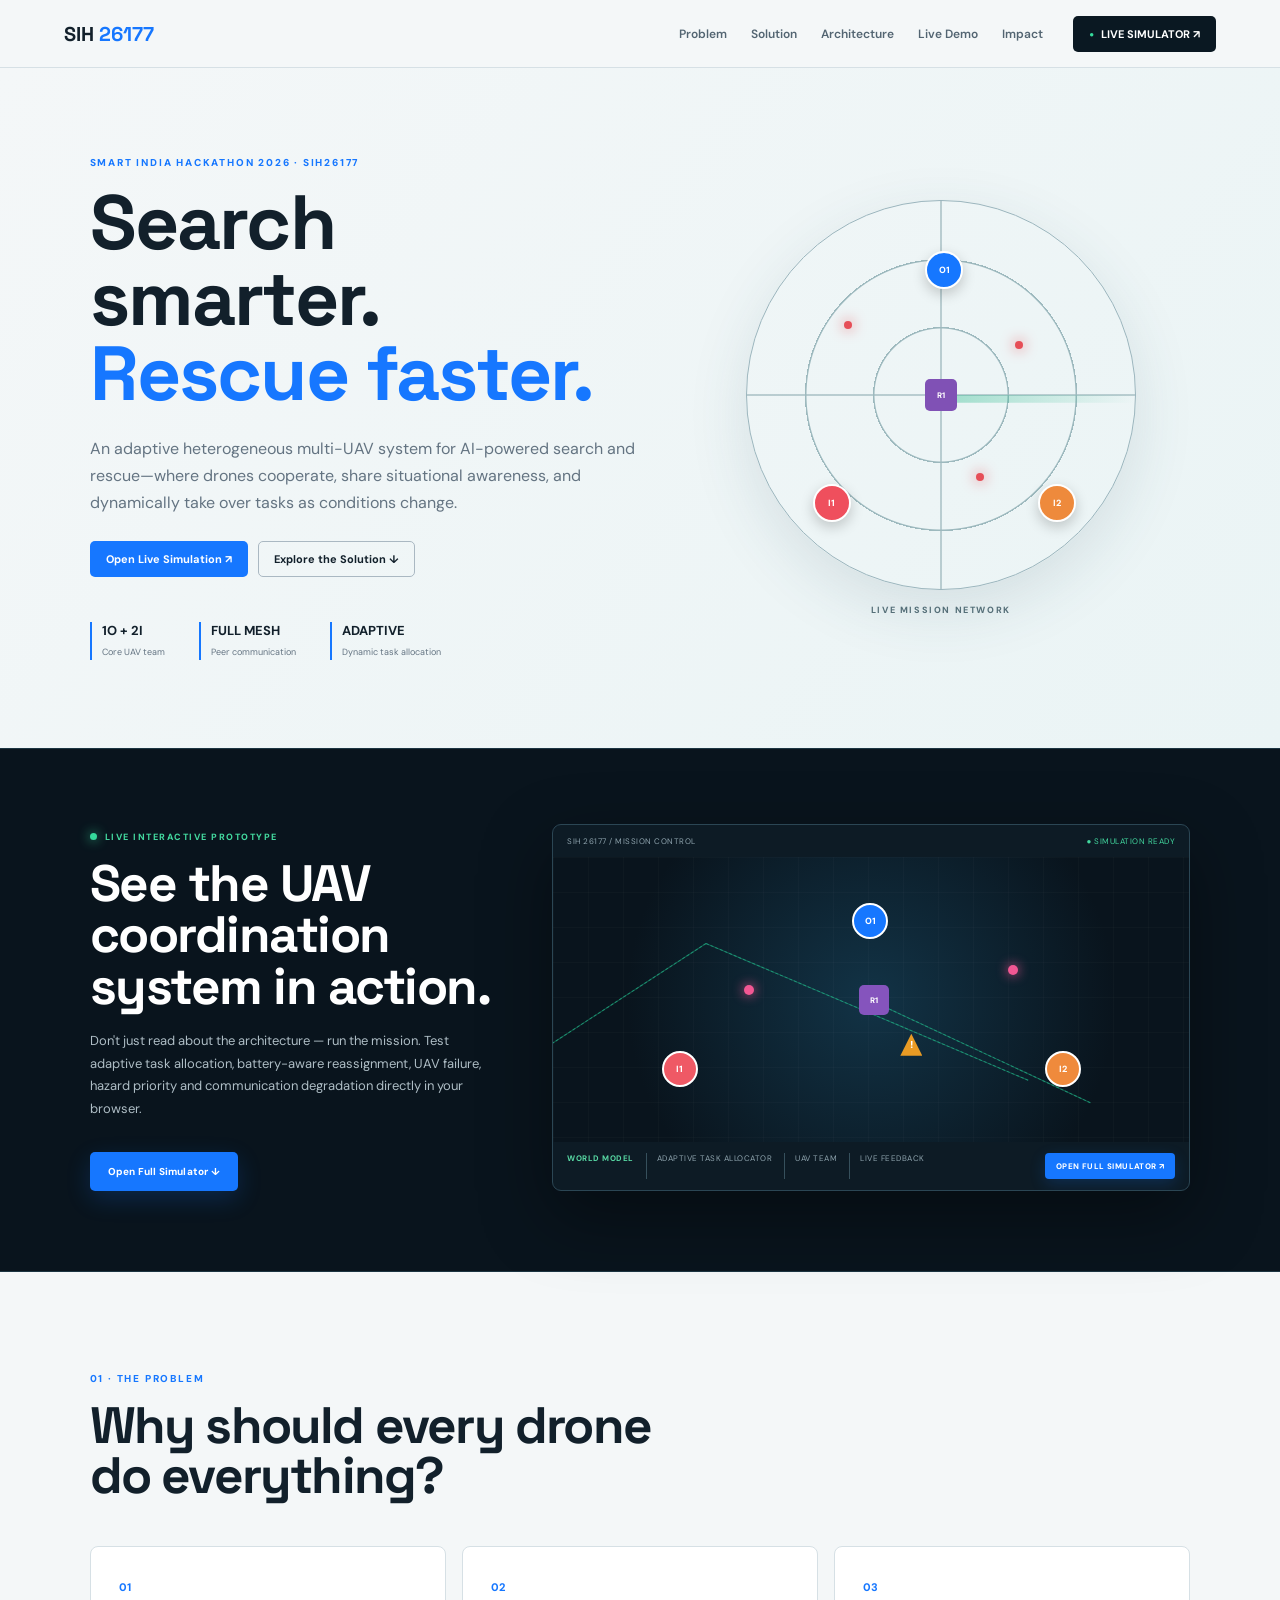
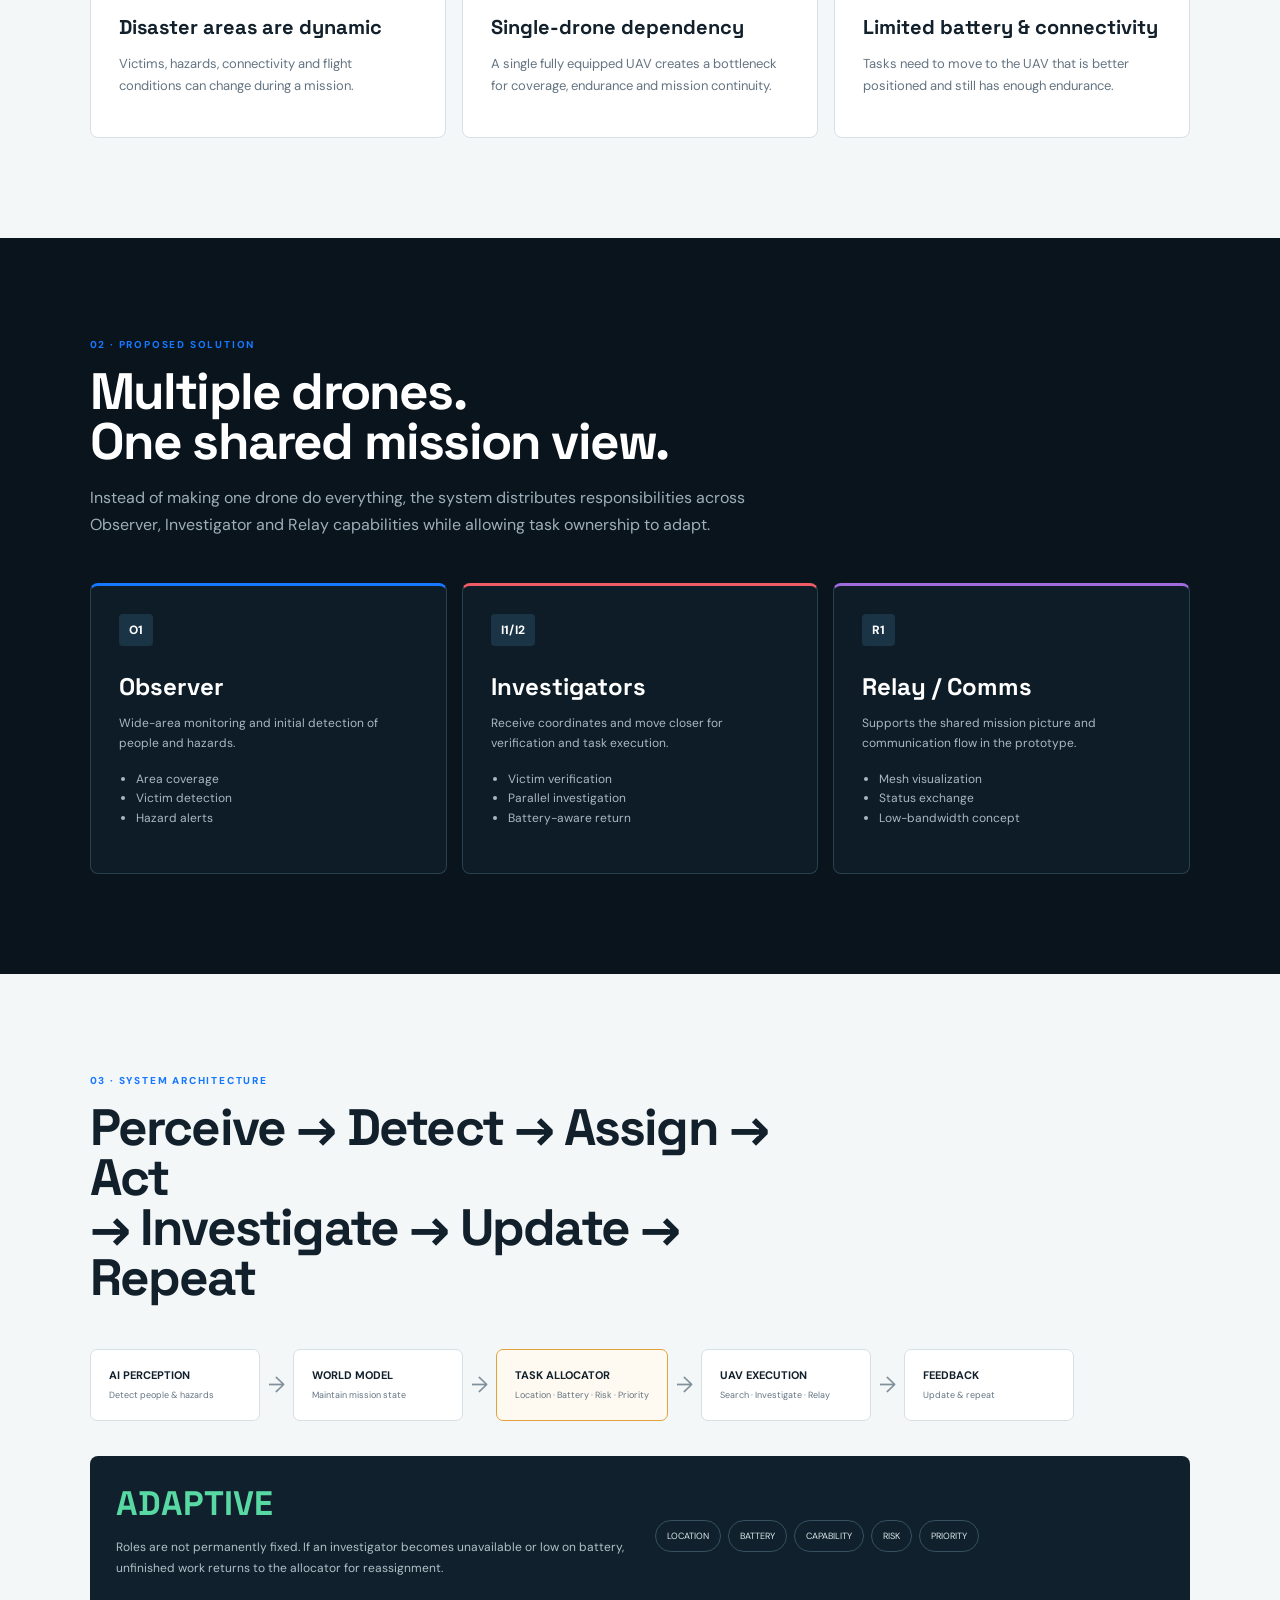
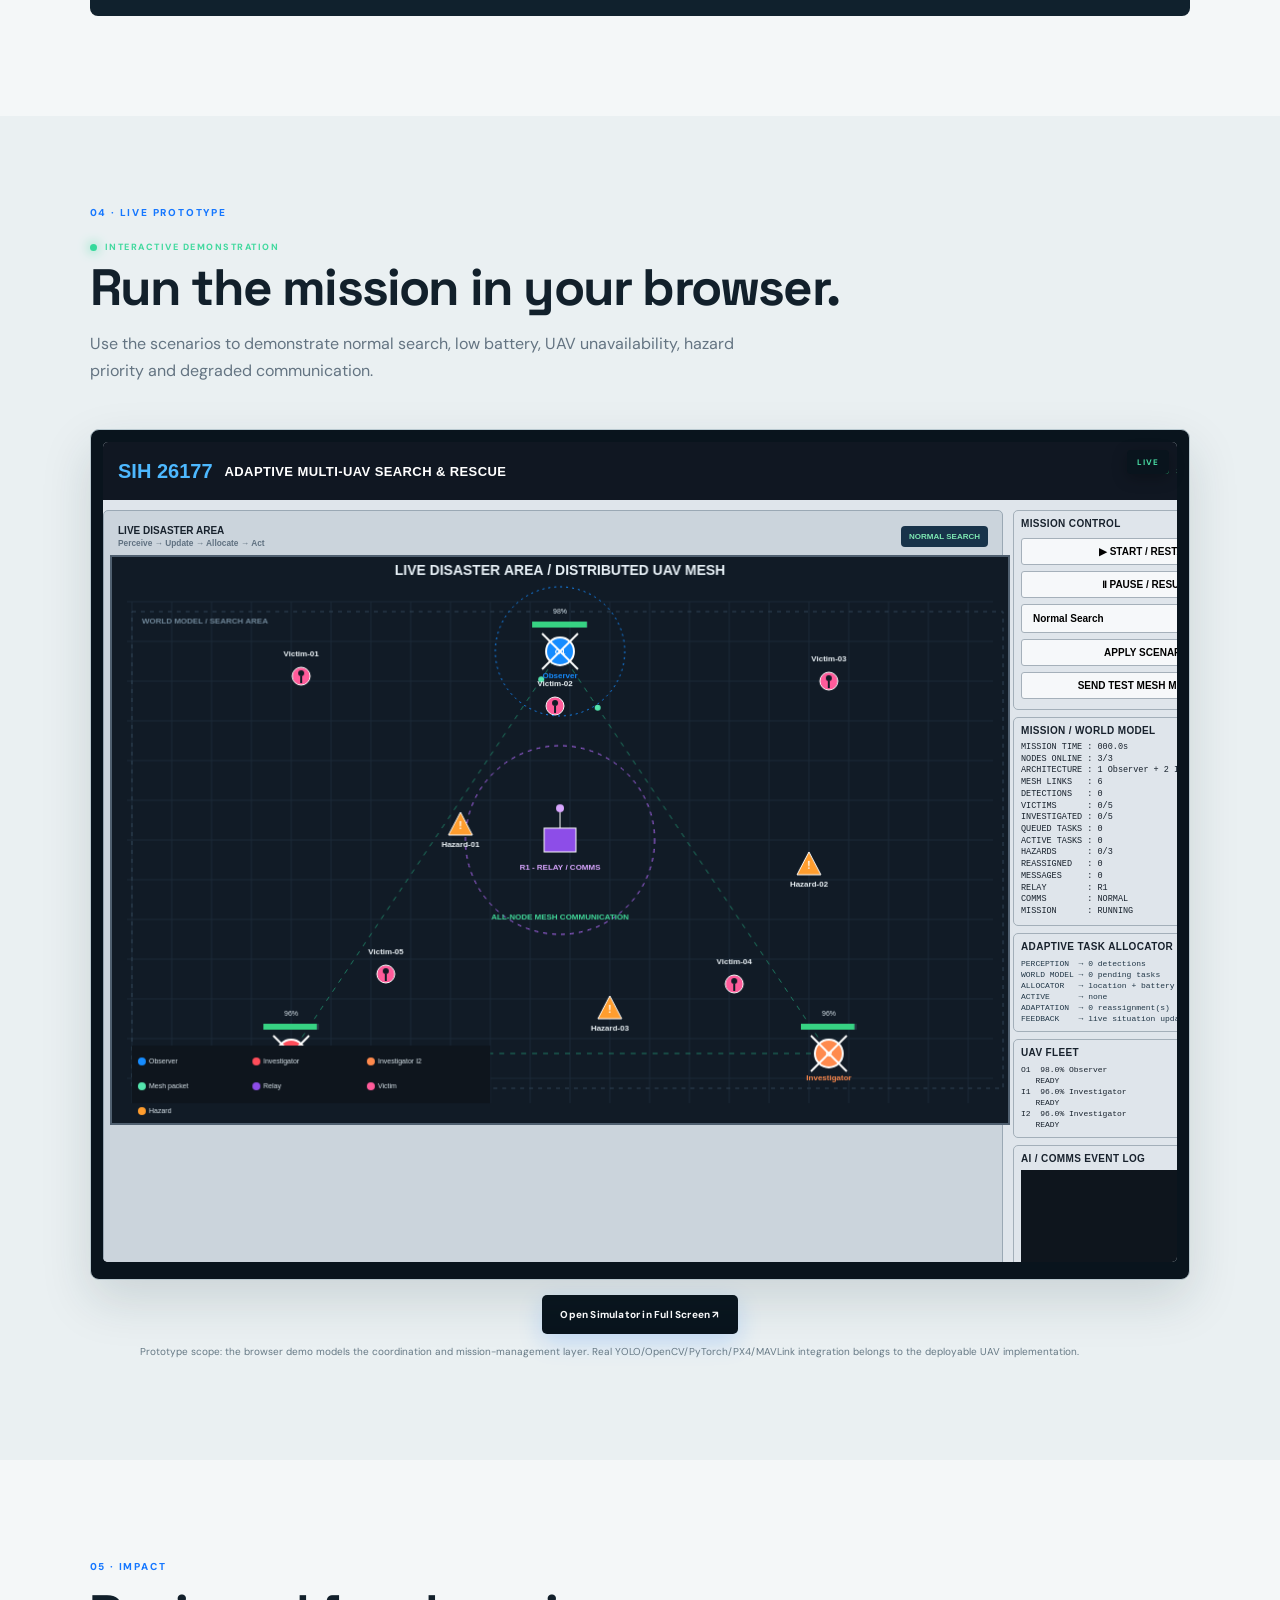
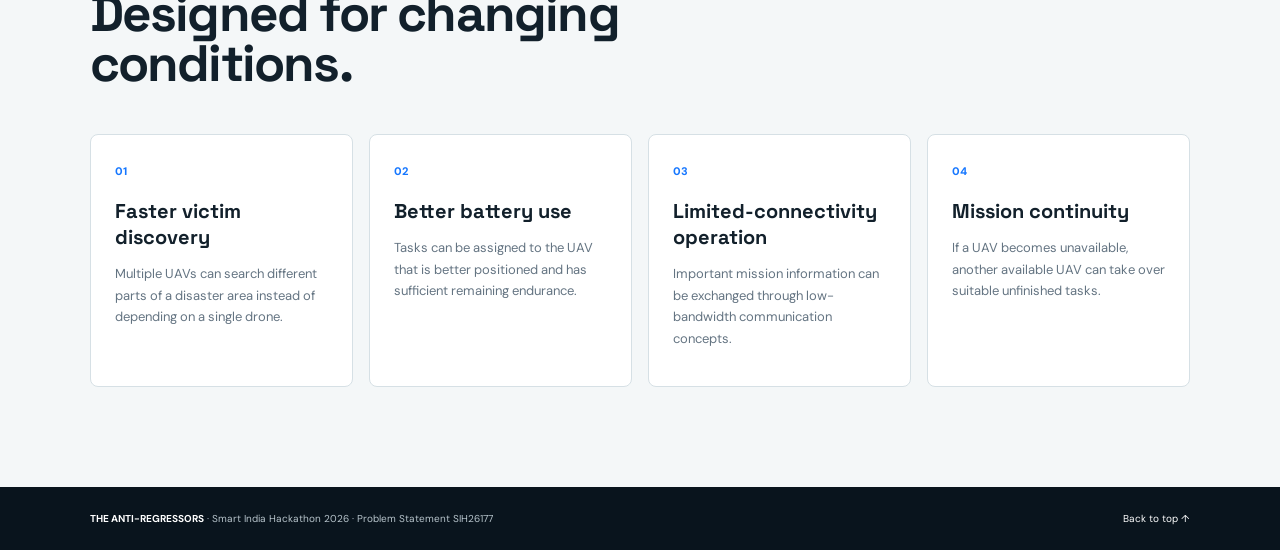
==== index.html @ 1a80b3a5 "Add SIH 26177 website and simulator" ====
<!DOCTYPE html>
<html lang="en">
<head>
<meta charset="UTF-8">
<meta name="viewport" content="width=device-width, initial-scale=1.0">
<title>SIH 26177 | Adaptive Multi-UAV Search & Rescue</title>
<link rel="stylesheet" href="style.css">
</head>
<body>
<nav class="nav">
  <a class="logo" href="#home">SIH <span>26177</span></a>
  <div class="navlinks">
    <a href="#problem">Problem</a>
    <a href="#solution">Solution</a>
    <a href="#architecture">Architecture</a>
    <a href="#demo">Live Demo</a>
    <a href="#impact">Impact</a>
  </div>
  <a class="navbtn nav-live" href="#demo"><span>●</span> LIVE SIMULATOR ↗</a>
</nav>

<section id="home" class="hero">
  <div class="hero-copy">
    <div class="eyebrow">SMART INDIA HACKATHON 2026 · SIH26177</div>
    <h1>Search smarter.<br><em>Rescue faster.</em></h1>
    <p class="lead">An adaptive heterogeneous multi-UAV system for AI-powered search and rescue—where drones cooperate, share situational awareness, and dynamically take over tasks as conditions change.</p>
    <div class="actions">
      <a class="primary" href="simulator/index.html" target="_blank" rel="noopener">Open Live Simulation ↗</a>
      <a class="secondary" href="#solution">Explore the Solution ↓</a>
    </div>
    <div class="stats">
      <div><b>1O + 2I</b><span>Core UAV team</span></div>
      <div><b>FULL MESH</b><span>Peer communication</span></div>
      <div><b>ADAPTIVE</b><span>Dynamic task allocation</span></div>
    </div>
  </div>
  <div class="hero-visual">
    <div class="radar"><div class="sweep"></div><div class="dot d1"></div><div class="dot d2"></div><div class="dot d3"></div><div class="drone observer">O1</div><div class="drone i1">I1</div><div class="drone i2">I2</div><div class="relay">R1</div></div>
    <div class="visual-label">LIVE MISSION NETWORK</div>
  </div>
</section>
<section class="live-band" id="live">
  <div class="live-band-copy">
    <div class="live-badge"><span></span> LIVE INTERACTIVE PROTOTYPE</div>
    <h2>See the UAV coordination system in action.</h2>
    <p>Don't just read about the architecture — run the mission. Test adaptive task allocation, battery-aware reassignment, UAV failure, hazard priority and communication degradation directly in your browser.</p>
    <a class="live-launch" href="#demo">Open Full Simulator ↓</a>
  </div>
  <div class="live-preview">
    <div class="preview-top"><span>SIH 26177 / MISSION CONTROL</span><span>● SIMULATION READY</span></div>
    <div class="preview-map">
      <div class="mini-node n1">O1</div><div class="mini-node n2">I1</div><div class="mini-node n3">I2</div>
      <div class="mini-relay">R1</div>
      <div class="mini-line l1"></div><div class="mini-line l2"></div><div class="mini-line l3"></div>
      <div class="mini-victim v1"></div><div class="mini-victim v2"></div><div class="mini-hazard h1">!</div>
    </div>
    <div class="preview-bottom">
  <b>WORLD MODEL</b><span>ADAPTIVE TASK ALLOCATOR</span><span>UAV TEAM</span><span>LIVE FEEDBACK</span>
  <a class="preview-fullscreen" href="simulator/index.html" target="_blank" rel="noopener">OPEN FULL SIMULATOR ↗</a>
</div>
  </div>
</section>


<section id="problem" class="section">
  <div class="section-head"><div class="eyebrow">01 · THE PROBLEM</div><h2>Why should every drone<br>do everything?</h2></div>
  <div class="problem-grid">
    <article><span>01</span><h3>Disaster areas are dynamic</h3><p>Victims, hazards, connectivity and flight conditions can change during a mission.</p></article>
    <article><span>02</span><h3>Single-drone dependency</h3><p>A single fully equipped UAV creates a bottleneck for coverage, endurance and mission continuity.</p></article>
    <article><span>03</span><h3>Limited battery & connectivity</h3><p>Tasks need to move to the UAV that is better positioned and still has enough endurance.</p></article>
  </div>
</section>

<section id="solution" class="section dark">
  <div class="section-head"><div class="eyebrow">02 · PROPOSED SOLUTION</div><h2>Multiple drones.<br>One shared mission view.</h2><p>Instead of making one drone do everything, the system distributes responsibilities across Observer, Investigator and Relay capabilities while allowing task ownership to adapt.</p></div>
  <div class="role-grid">
    <div class="role observer-card"><div class="role-icon">O1</div><h3>Observer</h3><p>Wide-area monitoring and initial detection of people and hazards.</p><ul><li>Area coverage</li><li>Victim detection</li><li>Hazard alerts</li></ul></div>
    <div class="role investigator-card"><div class="role-icon">I1/I2</div><h3>Investigators</h3><p>Receive coordinates and move closer for verification and task execution.</p><ul><li>Victim verification</li><li>Parallel investigation</li><li>Battery-aware return</li></ul></div>
    <div class="role relay-card"><div class="role-icon">R1</div><h3>Relay / Comms</h3><p>Supports the shared mission picture and communication flow in the prototype.</p><ul><li>Mesh visualization</li><li>Status exchange</li><li>Low-bandwidth concept</li></ul></div>
  </div>
</section>

<section id="architecture" class="section">
  <div class="section-head"><div class="eyebrow">03 · SYSTEM ARCHITECTURE</div><h2>Perceive → Detect → Assign → Act<br>→ Investigate → Update → Repeat</h2></div>
  <div class="flow">
    <div><b>AI PERCEPTION</b><small>Detect people & hazards</small></div><i>→</i>
    <div><b>WORLD MODEL</b><small>Maintain mission state</small></div><i>→</i>
    <div class="accent"><b>TASK ALLOCATOR</b><small>Location · Battery · Risk · Priority</small></div><i>→</i>
    <div><b>UAV EXECUTION</b><small>Search · Investigate · Relay</small></div><i>→</i>
    <div><b>FEEDBACK</b><small>Update & repeat</small></div>
  </div>
  <div class="adaptive">
    <div><div class="big">ADAPTIVE</div><p>Roles are not permanently fixed. If an investigator becomes unavailable or low on battery, unfinished work returns to the allocator for reassignment.</p></div>
    <div class="decision"><span>LOCATION</span><span>BATTERY</span><span>CAPABILITY</span><span>RISK</span><span>PRIORITY</span></div>
  </div>
</section>

<section id="demo" class="section demo-section">
  <div class="section-head"><div class="eyebrow">04 · LIVE PROTOTYPE</div><div class="live-badge dark-badge"><span></span> INTERACTIVE DEMONSTRATION</div><h2>Run the mission in your browser.</h2><p>Use the scenarios to demonstrate normal search, low battery, UAV unavailability, hazard priority and degraded communication.</p></div>
  <div class="demo-wrap">
    <iframe src="simulator/index.html" title="SIH 26177 Live Multi-UAV Simulator"></iframe>
  </div>
  <div class="demo-actions"><a class="live-launch" href="simulator/index.html" target="_blank" rel="noopener">Open Simulator in Full Screen ↗</a></div><div class="demo-note">Prototype scope: the browser demo models the coordination and mission-management layer. Real YOLO/OpenCV/PyTorch/PX4/MAVLink integration belongs to the deployable UAV implementation.</div>
</section>

<section id="impact" class="section">
  <div class="section-head"><div class="eyebrow">05 · IMPACT</div><h2>Designed for changing conditions.</h2></div>
  <div class="impact-grid">
    <div><b>01</b><h3>Faster victim discovery</h3><p>Multiple UAVs can search different parts of a disaster area instead of depending on a single drone.</p></div>
    <div><b>02</b><h3>Better battery use</h3><p>Tasks can be assigned to the UAV that is better positioned and has sufficient remaining endurance.</p></div>
    <div><b>03</b><h3>Limited-connectivity operation</h3><p>Important mission information can be exchanged through low-bandwidth communication concepts.</p></div>
    <div><b>04</b><h3>Mission continuity</h3><p>If a UAV becomes unavailable, another available UAV can take over suitable unfinished tasks.</p></div>
  </div>
</section>

<footer>
  <div><b>THE ANTI-REGRESSORS</b><span> · Smart India Hackathon 2026 · Problem Statement SIH26177</span></div>
  <a href="#home">Back to top ↑</a>
</footer>
</body>
</html>
---- style.css ----
@import url('https://fonts.googleapis.com/css2?family=DM+Sans:wght@400;500;600;700&family=Space+Grotesk:wght@500;600;700&display=swap');
:root{--bg:#f4f7f8;--ink:#12202b;--muted:#647482;--line:#d6e0e5;--blue:#1677ff;--green:#24b77a;--dark:#09141d}
*{box-sizing:border-box;scroll-behavior:smooth}
body{margin:0;background:var(--bg);color:var(--ink);font-family:"DM Sans",Arial,sans-serif}
.nav{position:sticky;top:0;z-index:20;height:68px;background:#f4f7f8ee;backdrop-filter:blur(12px);border-bottom:1px solid var(--line);display:flex;align-items:center;padding:0 5vw;gap:30px}
.logo{font-family:"Space Grotesk";font-size:20px;font-weight:700;color:var(--ink);text-decoration:none}.logo span{color:var(--blue)}
.navlinks{display:flex;gap:24px;margin-left:auto}.navlinks a{font-size:12px;color:#536572;text-decoration:none;font-weight:600}.navlinks a:hover{color:var(--blue)}
.navbtn,.primary{background:var(--ink);color:#fff;text-decoration:none;padding:11px 16px;border-radius:5px;font-size:11px;font-weight:700}
.hero{min-height:680px;padding:80px 7vw;display:grid;grid-template-columns:1.05fr .95fr;align-items:center;gap:50px;background:linear-gradient(130deg,#f4f7f8 0%,#eaf4f5 100%)}
.eyebrow{font-size:10px;letter-spacing:1.8px;font-weight:800;color:var(--blue);margin-bottom:16px}
h1,h2{font-family:"Space Grotesk";letter-spacing:-1.8px;line-height:.98;margin:0}
h1{font-size:clamp(50px,6vw,82px)}h1 em{color:var(--blue);font-style:normal}
.lead{max-width:650px;color:var(--muted);font-size:16px;line-height:1.7;margin:24px 0}
.actions{display:flex;gap:10px;align-items:center}.primary{background:var(--blue)}.secondary{border:1px solid #aab8c2;color:var(--ink);padding:10px 15px;border-radius:5px;text-decoration:none;font-size:11px;font-weight:700}
.stats{display:flex;gap:34px;margin-top:45px}.stats div{border-left:2px solid var(--blue);padding-left:10px}.stats b{display:block;font-size:13px}.stats span{font-size:9px;color:var(--muted)}
.hero-visual{display:flex;flex-direction:column;align-items:center}.radar{width:390px;height:390px;border-radius:50%;position:relative;border:1px solid #9bb5bd;background:radial-gradient(circle,#d9f1ef 0 2px,transparent 3px),repeating-radial-gradient(circle,#0000 0 66px,#9db9be 67px 68px),linear-gradient(90deg,#0000 49.7%,#91aeb4 50%,#0000 50.3%),linear-gradient(0deg,#0000 49.7%,#91aeb4 50%,#0000 50.3%);overflow:hidden;box-shadow:0 20px 60px #31586720}.sweep{position:absolute;width:50%;height:50%;left:50%;top:50%;transform-origin:0 0;background:linear-gradient(90deg,#27b98a66,#27b98a00);clip-path:polygon(0 0,100% 0,100% 4%,0 4%);animation:sweep 3s linear infinite}@keyframes sweep{to{transform:rotate(360deg)}}.dot{position:absolute;width:8px;height:8px;border-radius:50%;background:#e64e57;box-shadow:0 0 14px #e64e57}.d1{left:25%;top:31%}.d2{left:69%;top:36%}.d3{left:59%;top:70%}.drone{position:absolute;width:38px;height:38px;border-radius:50%;display:grid;place-items:center;color:#fff;font-size:9px;font-weight:800;border:2px solid #fff;box-shadow:0 5px 14px #0003}.observer{left:46%;top:13%;background:var(--blue)}.i1{left:17%;top:73%;background:#ef4f5d}.i2{left:75%;top:73%;background:#ee8a3c}.relay{position:absolute;left:46%;top:46%;width:32px;height:32px;border-radius:5px;background:#8051b5;color:#fff;display:grid;place-items:center;font-size:8px;font-weight:800}.visual-label{margin-top:14px;font-size:9px;letter-spacing:1.6px;color:#58717a;font-weight:800}
.section{padding:100px 7vw}.section.dark{background:var(--dark);color:#fff}.section-head{max-width:760px;margin-bottom:45px}.section-head h2{font-size:clamp(36px,4vw,58px)}.section-head p{color:var(--muted);line-height:1.7;max-width:700px}.dark .section-head p{color:#9eafb9}
.problem-grid,.impact-grid{display:grid;grid-template-columns:repeat(3,1fr);gap:16px}.problem-grid article,.impact-grid>div{background:#fff;border:1px solid var(--line);padding:28px;border-radius:8px}.problem-grid span,.impact-grid b{color:var(--blue);font-size:11px;font-weight:800}.problem-grid h3,.impact-grid h3{font-family:"Space Grotesk";margin:18px 0 10px;font-size:20px}.problem-grid p,.impact-grid p{color:var(--muted);line-height:1.65;font-size:13px}
.role-grid{display:grid;grid-template-columns:repeat(3,1fr);gap:15px}.role{border:1px solid #29404f;border-radius:8px;padding:28px;background:#0d1c27}.role-icon{font-size:12px;font-weight:800;color:#fff;background:#1a3445;display:inline-flex;padding:8px 10px;border-radius:4px}.role h3{font-family:"Space Grotesk";font-size:24px;margin:25px 0 8px}.role p,.role li{color:#aab8c0;font-size:12px;line-height:1.65}.role ul{padding-left:17px}.observer-card{border-top:3px solid var(--blue)}.investigator-card{border-top:3px solid #ef5b66}.relay-card{border-top:3px solid #a06bdd}
.flow{display:flex;align-items:stretch;gap:8px;overflow-x:auto;padding-bottom:10px}.flow div{min-width:170px;background:#fff;border:1px solid var(--line);border-radius:7px;padding:18px}.flow div.accent{border-color:#e3a23b;background:#fffaf1}.flow b{font-size:11px;display:block}.flow small{display:block;color:var(--muted);font-size:9px;margin-top:7px;line-height:1.5}.flow i{align-self:center;color:#80909a;font-size:22px;font-style:normal}.adaptive{margin-top:25px;background:#10212d;border-radius:8px;color:#fff;padding:26px;display:grid;grid-template-columns:1fr 1fr;gap:30px}.big{font-family:"Space Grotesk";font-size:34px;color:#58d9a4;font-weight:700}.adaptive p{color:#b2c0c8;font-size:12px;line-height:1.7}.decision{display:flex;flex-wrap:wrap;align-content:center;gap:7px}.decision span{border:1px solid #35505e;border-radius:20px;padding:9px 11px;font-size:9px;color:#dce7eb}
.demo-section{background:#eaf0f2}.demo-wrap{background:#09141d;border-radius:9px;padding:10px;box-shadow:0 20px 50px #182d3a25}.demo-wrap iframe{width:100%;height:760px;border:0;border-radius:5px;background:#dfe5eb}.demo-note{font-size:10px;color:#667985;margin-top:10px;line-height:1.6}
.impact-grid{grid-template-columns:repeat(4,1fr)}.impact-grid>div{padding:24px}
footer{background:#09141d;color:#b8c5cc;padding:25px 7vw;display:flex;justify-content:space-between;font-size:10px}footer b{color:#fff}footer a{color:#fff;text-decoration:none}
@media(max-width:900px){.navlinks{display:none}.hero{grid-template-columns:1fr;padding-top:55px}.hero-visual{margin-top:10px}.radar{width:300px;height:300px}.problem-grid,.role-grid,.impact-grid{grid-template-columns:1fr}.adaptive{grid-template-columns:1fr}.main-grid{grid-template-columns:1fr}.demo-wrap iframe{height:900px}.stats{gap:16px}.section{padding:70px 5vw}}


/* --- High-visibility live demo upgrade --- */
.nav-live{background:#0a1822;display:flex;align-items:center;gap:7px}
.nav-live span{color:#35d99b;font-size:8px;animation:blink 1.4s infinite}
@keyframes blink{50%{opacity:.25}}

.live-band{padding:75px 7vw 80px;background:#09141d;color:#fff;display:grid;grid-template-columns:.78fr 1.22fr;gap:55px;align-items:center;border-top:1px solid #1c3542;border-bottom:1px solid #1c3542}
.live-band-copy h2{font-family:"Space Grotesk";font-size:clamp(34px,4vw,54px);line-height:1;letter-spacing:-1.5px;margin:13px 0 18px}
.live-band-copy p{color:#aebdc5;line-height:1.75;font-size:13px;max-width:540px}
.live-badge{display:inline-flex;align-items:center;gap:8px;color:#43d99f;font-size:9px;letter-spacing:1.5px;font-weight:800}
.live-badge span{width:7px;height:7px;border-radius:50%;background:#35d99b;box-shadow:0 0 12px #35d99b;animation:blink 1.4s infinite}
.live-launch{display:inline-block;margin-top:18px;background:#1677ff;color:#fff;text-decoration:none;padding:13px 18px;border-radius:5px;font-size:10px;font-weight:800;letter-spacing:.2px;box-shadow:0 8px 24px #1677ff33}
.live-preview{border:1px solid #2b4654;border-radius:9px;background:#0d1b25;overflow:hidden;box-shadow:0 25px 70px #0006}
.preview-top,.preview-bottom{display:flex;justify-content:space-between;gap:12px;padding:11px 14px;font-size:8px;color:#8fa4ae;letter-spacing:.5px}
.preview-top span:last-child{color:#42d79e}
.preview-map{height:285px;position:relative;background:
linear-gradient(#ffffff05 1px,transparent 1px),
linear-gradient(90deg,#ffffff05 1px,transparent 1px),
radial-gradient(circle at 50% 50%,#123346,#09141d 70%);
background-size:35px 35px,35px 35px,100% 100%;
overflow:hidden}
.mini-line{position:absolute;height:1px;background:#22b98a66;transform-origin:left center;border-top:1px dashed #22b98a99}
.l1{left:24%;top:30%;width:55%;transform:rotate(23deg)}.l2{left:24%;top:30%;width:55%;transform:rotate(147deg)}.l3{left:50%;top:50%;width:38%;transform:rotate(25deg)}
.mini-node{position:absolute;width:36px;height:36px;border-radius:50%;display:grid;place-items:center;color:#fff;font-size:9px;font-weight:800;border:2px solid #fff;z-index:2}
.n1{left:47%;top:16%;background:#1677ff}.n2{left:17%;top:68%;background:#ef5965}.n3{right:17%;top:68%;background:#ef8a3c}
.mini-relay{position:absolute;left:48%;top:45%;width:30px;height:30px;border-radius:5px;background:#8554bd;color:#fff;display:grid;place-items:center;font-size:8px;font-weight:800;z-index:3}
.mini-victim{position:absolute;width:10px;height:10px;border-radius:50%;background:#f25793;box-shadow:0 0 12px #f25793}.v1{left:30%;top:45%}.v2{right:27%;top:38%}
.mini-hazard{position:absolute;right:42%;top:62%;width:22px;height:22px;display:grid;place-items:center;background:#e99b24;clip-path:polygon(50% 0,100% 100%,0 100%);font-size:10px;font-weight:900;color:#fff}
.preview-bottom{justify-content:flex-start;flex-wrap:wrap}.preview-bottom b{color:#58d9a4}.preview-bottom span{color:#8fa4ae;border-left:1px solid #36505c;padding-left:10px}

.demo-section{padding-top:90px}
.demo-wrap{position:relative;padding:12px;border:1px solid #b9c9d0}
.demo-wrap:before{content:"LIVE";position:absolute;top:20px;right:20px;z-index:5;background:#09141d;color:#49dda4;padding:7px 10px;border-radius:4px;font-size:8px;font-weight:800;letter-spacing:1px;box-shadow:0 4px 15px #0004}
.demo-wrap iframe{height:820px}
.dark-badge{margin-bottom:10px}
.demo-actions{text-align:center;margin-top:15px}
.demo-actions .live-launch{margin-top:0;background:#09141d}
.demo-note{max-width:1000px;margin-left:auto;margin-right:auto}

@media(max-width:900px){
 .live-band{grid-template-columns:1fr;padding:65px 5vw}
 .live-preview{margin-top:5px}
 .preview-map{height:240px}
 .demo-wrap iframe{height:900px}
 .nav-live{display:none}
}

.preview-fullscreen{
  margin-left:auto;
  background:#1677ff;
  color:#fff !important;
  text-decoration:none;
  border-radius:4px;
  padding:8px 11px;
  font-size:8px !important;
  font-weight:800 !important;
  letter-spacing:.4px;
  white-space:nowrap;
  box-shadow:0 5px 16px #1677ff33;
}
.preview-fullscreen:hover{background:#2b86ff}
@media(max-width:900px){
  .preview-fullscreen{width:100%;text-align:center;margin-left:0;margin-top:5px}
}
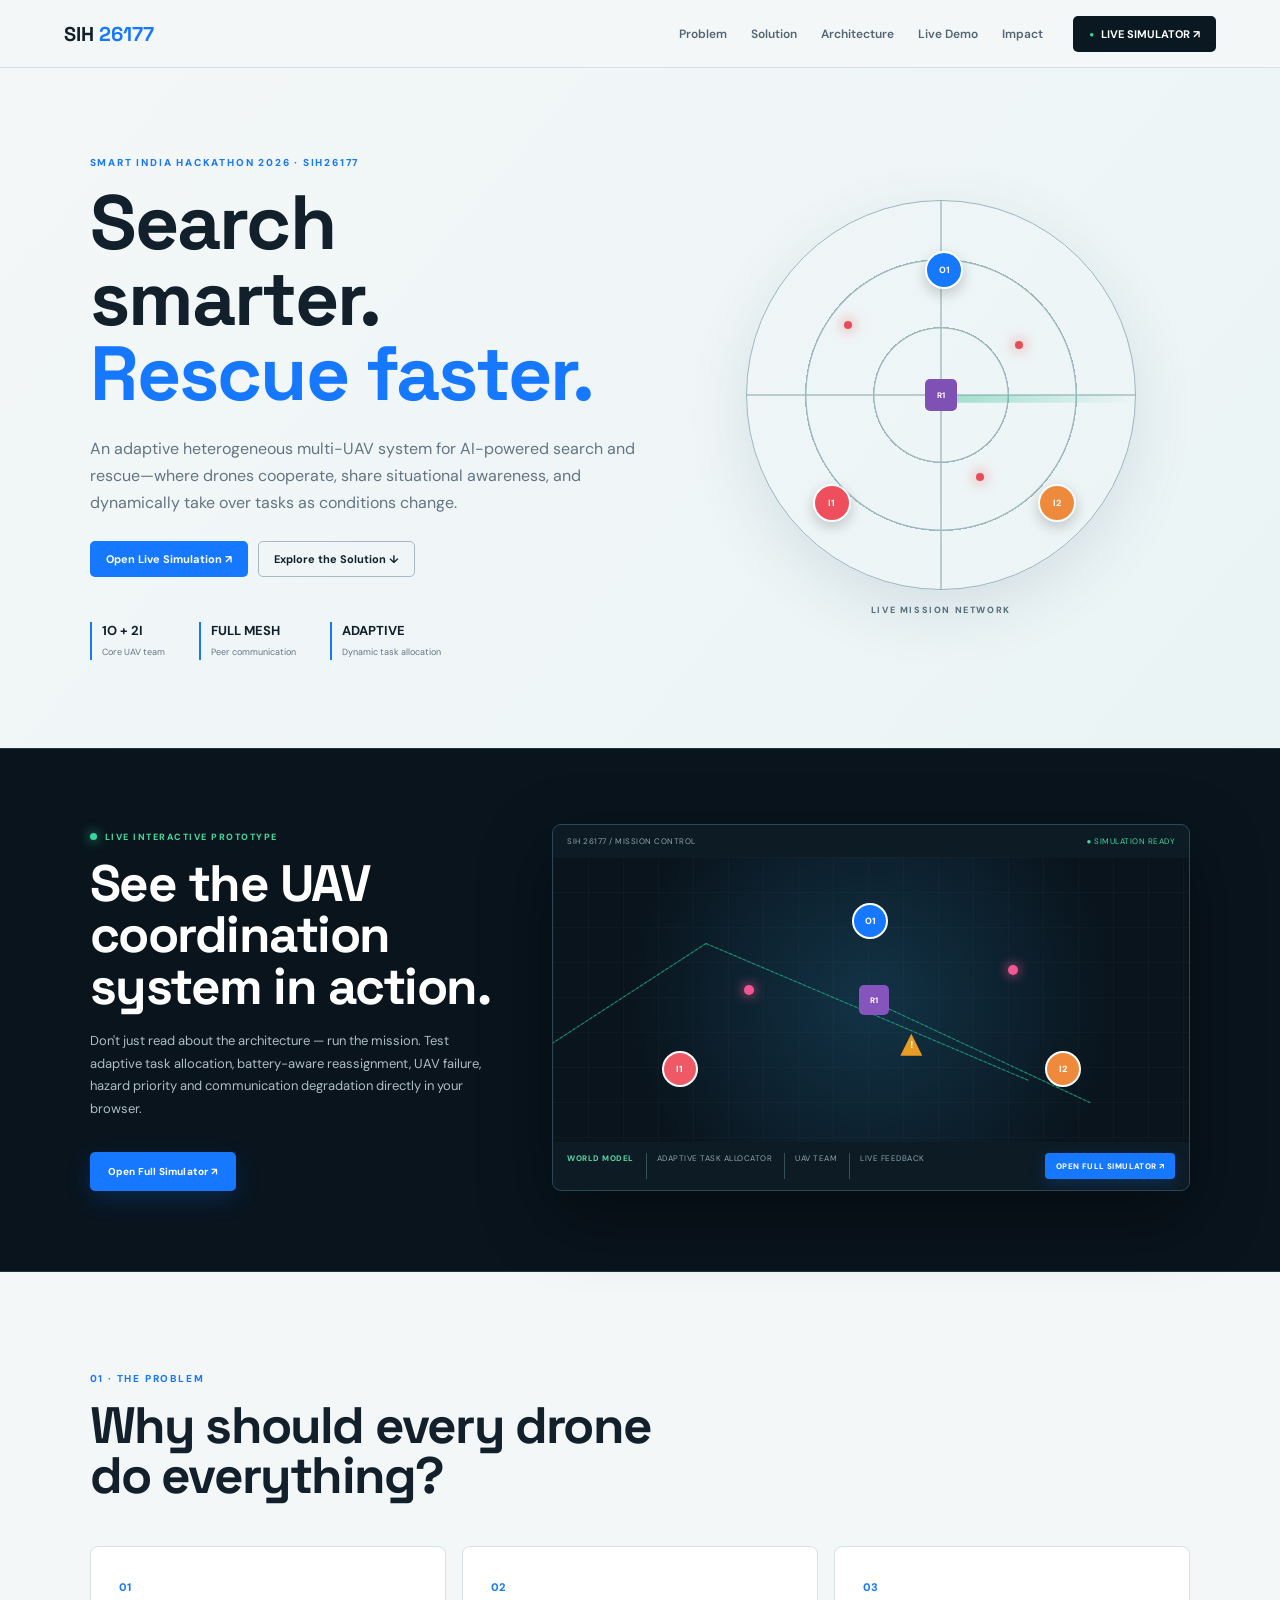
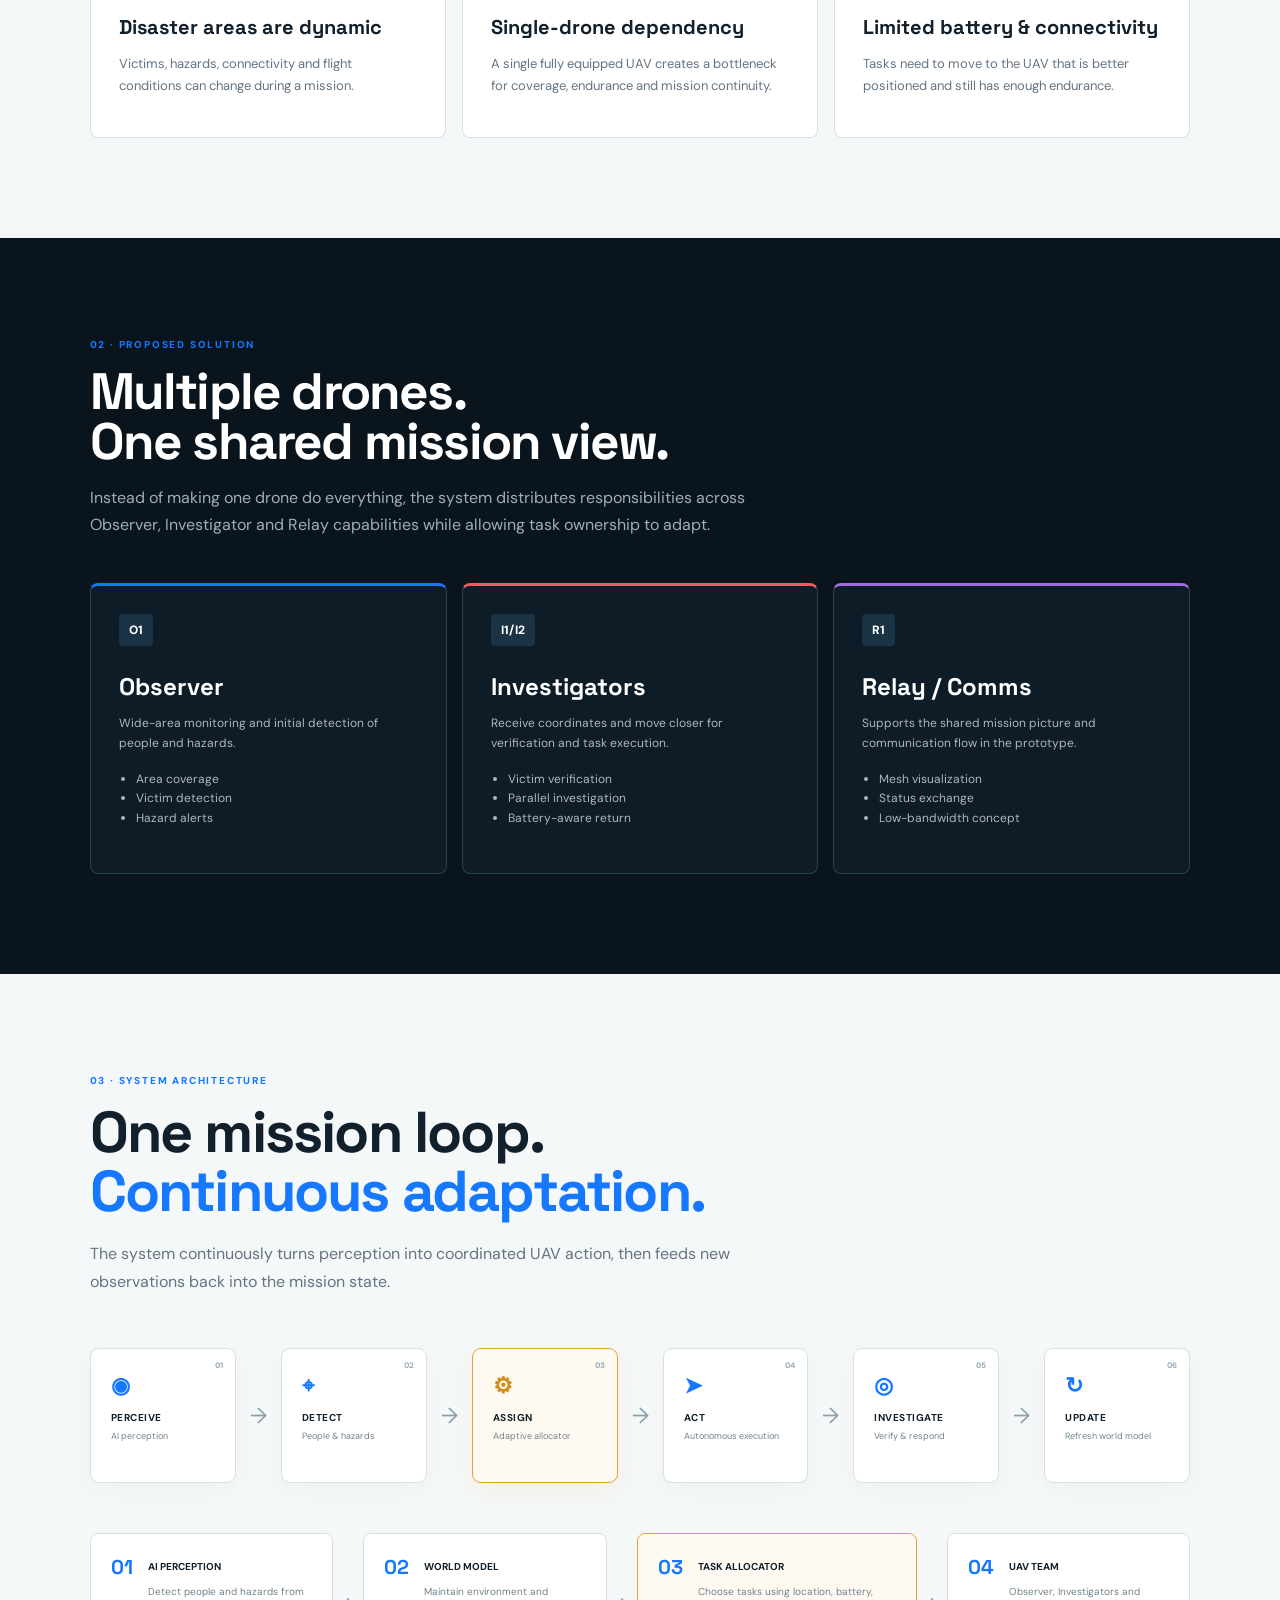
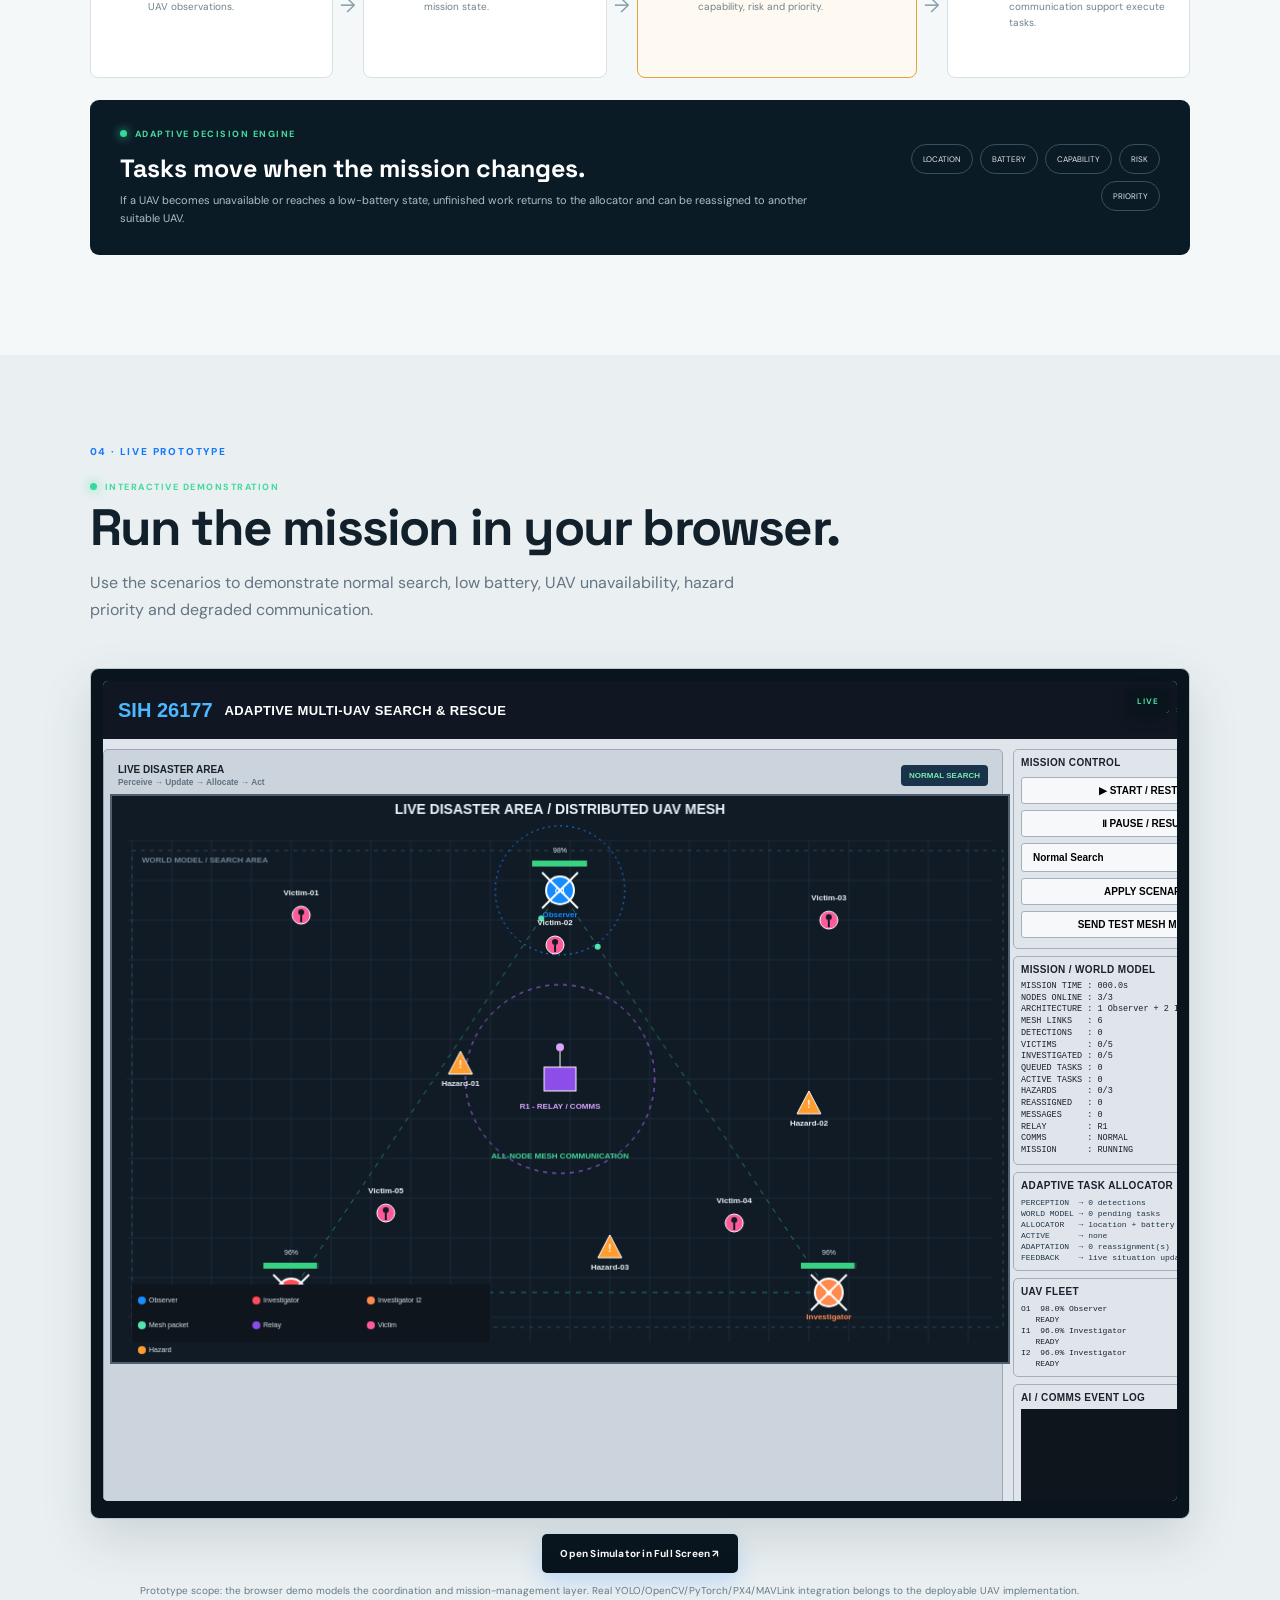
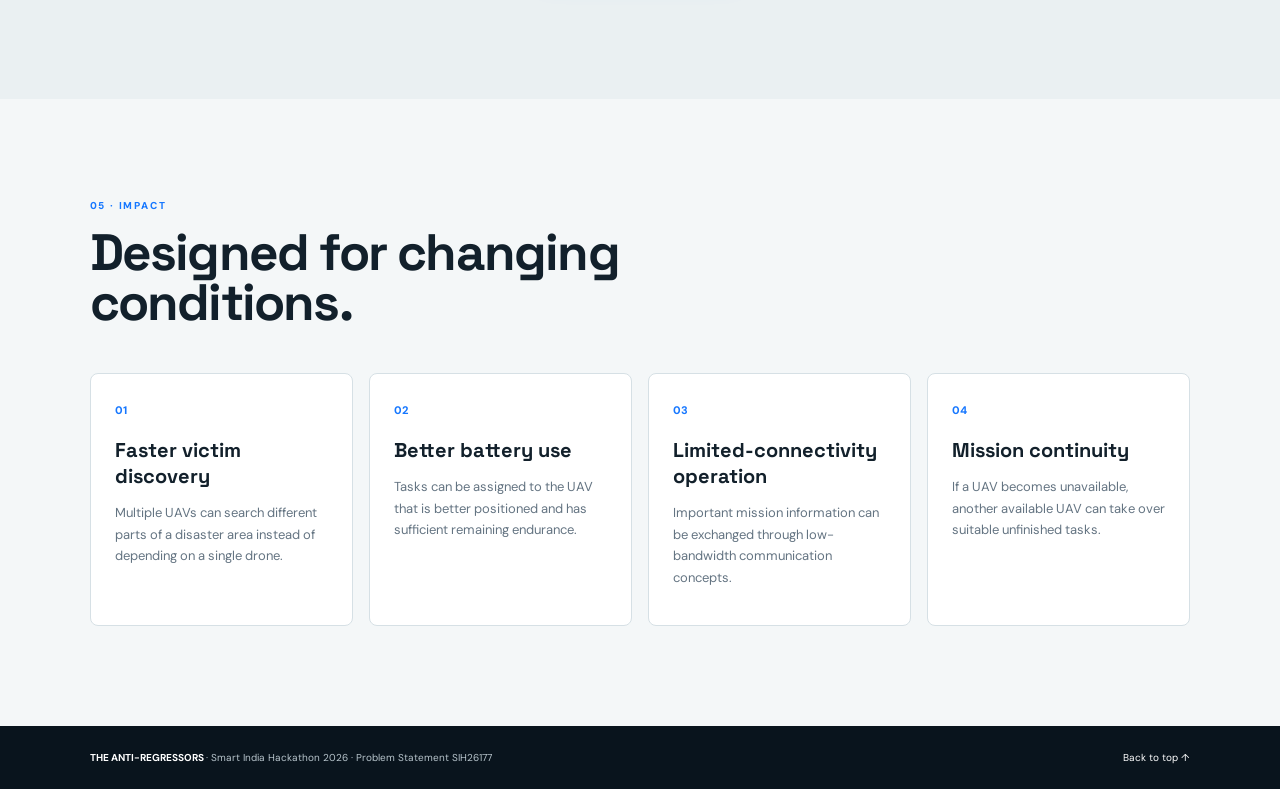
==== commit 3b6d76c2: "Improve website architecture section" ====
--- a/index.html
+++ b/index.html
@@ -3,12 +3,24 @@
 <head>
 <meta charset="UTF-8">
 <meta name="viewport" content="width=device-width, initial-scale=1.0">
+
 <title>SIH 26177 | Adaptive Multi-UAV Search & Rescue</title>
+
 <link rel="stylesheet" href="style.css">
 </head>
+
 <body>
+
+<!-- =====================================================
+     NAVIGATION
+     ===================================================== -->
+
 <nav class="nav">
-  <a class="logo" href="#home">SIH <span>26177</span></a>
+
+  <a class="logo" href="#home">
+    SIH <span>26177</span>
+  </a>
+
   <div class="navlinks">
     <a href="#problem">Problem</a>
     <a href="#solution">Solution</a>
@@ -16,106 +28,819 @@
     <a href="#demo">Live Demo</a>
     <a href="#impact">Impact</a>
   </div>
-  <a class="navbtn nav-live" href="#demo"><span>●</span> LIVE SIMULATOR ↗</a>
+
+  <a class="navbtn nav-live"
+     href="simulator/index.html"
+     target="_blank"
+     rel="noopener">
+    <span>●</span> LIVE SIMULATOR ↗
+  </a>
+
 </nav>
 
+
+<!-- =====================================================
+     HERO
+     ===================================================== -->
+
 <section id="home" class="hero">
+
   <div class="hero-copy">
-    <div class="eyebrow">SMART INDIA HACKATHON 2026 · SIH26177</div>
-    <h1>Search smarter.<br><em>Rescue faster.</em></h1>
-    <p class="lead">An adaptive heterogeneous multi-UAV system for AI-powered search and rescue—where drones cooperate, share situational awareness, and dynamically take over tasks as conditions change.</p>
+
+    <div class="eyebrow">
+      SMART INDIA HACKATHON 2026 · SIH26177
+    </div>
+
+    <h1>
+      Search smarter.<br>
+      <em>Rescue faster.</em>
+    </h1>
+
+    <p class="lead">
+      An adaptive heterogeneous multi-UAV system for AI-powered
+      search and rescue—where drones cooperate, share situational
+      awareness, and dynamically take over tasks as conditions change.
+    </p>
+
     <div class="actions">
-      <a class="primary" href="simulator/index.html" target="_blank" rel="noopener">Open Live Simulation ↗</a>
-      <a class="secondary" href="#solution">Explore the Solution ↓</a>
-    </div>
+
+      <a class="primary"
+         href="simulator/index.html"
+         target="_blank"
+         rel="noopener">
+        Open Live Simulation ↗
+      </a>
+
+      <a class="secondary" href="#solution">
+        Explore the Solution ↓
+      </a>
+
+    </div>
+
     <div class="stats">
-      <div><b>1O + 2I</b><span>Core UAV team</span></div>
-      <div><b>FULL MESH</b><span>Peer communication</span></div>
-      <div><b>ADAPTIVE</b><span>Dynamic task allocation</span></div>
-    </div>
-  </div>
+
+      <div>
+        <b>1O + 2I</b>
+        <span>Core UAV team</span>
+      </div>
+
+      <div>
+        <b>FULL MESH</b>
+        <span>Peer communication</span>
+      </div>
+
+      <div>
+        <b>ADAPTIVE</b>
+        <span>Dynamic task allocation</span>
+      </div>
+
+    </div>
+
+  </div>
+
+
   <div class="hero-visual">
-    <div class="radar"><div class="sweep"></div><div class="dot d1"></div><div class="dot d2"></div><div class="dot d3"></div><div class="drone observer">O1</div><div class="drone i1">I1</div><div class="drone i2">I2</div><div class="relay">R1</div></div>
-    <div class="visual-label">LIVE MISSION NETWORK</div>
-  </div>
+
+    <div class="radar">
+
+      <div class="sweep"></div>
+
+      <div class="dot d1"></div>
+      <div class="dot d2"></div>
+      <div class="dot d3"></div>
+
+      <div class="drone observer">O1</div>
+      <div class="drone i1">I1</div>
+      <div class="drone i2">I2</div>
+
+      <div class="relay">R1</div>
+
+    </div>
+
+    <div class="visual-label">
+      LIVE MISSION NETWORK
+    </div>
+
+  </div>
+
 </section>
+
+
+<!-- =====================================================
+     LIVE PROTOTYPE PREVIEW
+     ===================================================== -->
+
 <section class="live-band" id="live">
+
   <div class="live-band-copy">
-    <div class="live-badge"><span></span> LIVE INTERACTIVE PROTOTYPE</div>
-    <h2>See the UAV coordination system in action.</h2>
-    <p>Don't just read about the architecture — run the mission. Test adaptive task allocation, battery-aware reassignment, UAV failure, hazard priority and communication degradation directly in your browser.</p>
-    <a class="live-launch" href="#demo">Open Full Simulator ↓</a>
-  </div>
+
+    <div class="live-badge">
+      <span></span>
+      LIVE INTERACTIVE PROTOTYPE
+    </div>
+
+    <h2>
+      See the UAV coordination system in action.
+    </h2>
+
+    <p>
+      Don't just read about the architecture — run the mission.
+      Test adaptive task allocation, battery-aware reassignment,
+      UAV failure, hazard priority and communication degradation
+      directly in your browser.
+    </p>
+
+    <a class="live-launch"
+       href="simulator/index.html"
+       target="_blank"
+       rel="noopener">
+      Open Full Simulator ↗
+    </a>
+
+  </div>
+
+
   <div class="live-preview">
-    <div class="preview-top"><span>SIH 26177 / MISSION CONTROL</span><span>● SIMULATION READY</span></div>
+
+    <div class="preview-top">
+      <span>SIH 26177 / MISSION CONTROL</span>
+      <span>● SIMULATION READY</span>
+    </div>
+
     <div class="preview-map">
-      <div class="mini-node n1">O1</div><div class="mini-node n2">I1</div><div class="mini-node n3">I2</div>
+
+      <div class="mini-node n1">O1</div>
+      <div class="mini-node n2">I1</div>
+      <div class="mini-node n3">I2</div>
+
       <div class="mini-relay">R1</div>
-      <div class="mini-line l1"></div><div class="mini-line l2"></div><div class="mini-line l3"></div>
-      <div class="mini-victim v1"></div><div class="mini-victim v2"></div><div class="mini-hazard h1">!</div>
-    </div>
+
+      <div class="mini-line l1"></div>
+      <div class="mini-line l2"></div>
+      <div class="mini-line l3"></div>
+
+      <div class="mini-victim v1"></div>
+      <div class="mini-victim v2"></div>
+
+      <div class="mini-hazard h1">!</div>
+
+    </div>
+
     <div class="preview-bottom">
-  <b>WORLD MODEL</b><span>ADAPTIVE TASK ALLOCATOR</span><span>UAV TEAM</span><span>LIVE FEEDBACK</span>
-  <a class="preview-fullscreen" href="simulator/index.html" target="_blank" rel="noopener">OPEN FULL SIMULATOR ↗</a>
-</div>
-  </div>
+
+      <b>WORLD MODEL</b>
+
+      <span>ADAPTIVE TASK ALLOCATOR</span>
+
+      <span>UAV TEAM</span>
+
+      <span>LIVE FEEDBACK</span>
+
+      <a class="preview-fullscreen"
+         href="simulator/index.html"
+         target="_blank"
+         rel="noopener">
+        OPEN FULL SIMULATOR ↗
+      </a>
+
+    </div>
+
+  </div>
+
 </section>
 
 
+<!-- =====================================================
+     PROBLEM
+     ===================================================== -->
+
 <section id="problem" class="section">
-  <div class="section-head"><div class="eyebrow">01 · THE PROBLEM</div><h2>Why should every drone<br>do everything?</h2></div>
+
+  <div class="section-head">
+
+    <div class="eyebrow">
+      01 · THE PROBLEM
+    </div>
+
+    <h2>
+      Why should every drone<br>
+      do everything?
+    </h2>
+
+  </div>
+
+
   <div class="problem-grid">
-    <article><span>01</span><h3>Disaster areas are dynamic</h3><p>Victims, hazards, connectivity and flight conditions can change during a mission.</p></article>
-    <article><span>02</span><h3>Single-drone dependency</h3><p>A single fully equipped UAV creates a bottleneck for coverage, endurance and mission continuity.</p></article>
-    <article><span>03</span><h3>Limited battery & connectivity</h3><p>Tasks need to move to the UAV that is better positioned and still has enough endurance.</p></article>
-  </div>
+
+    <article>
+      <span>01</span>
+
+      <h3>
+        Disaster areas are dynamic
+      </h3>
+
+      <p>
+        Victims, hazards, connectivity and flight conditions
+        can change during a mission.
+      </p>
+    </article>
+
+
+    <article>
+      <span>02</span>
+
+      <h3>
+        Single-drone dependency
+      </h3>
+
+      <p>
+        A single fully equipped UAV creates a bottleneck for
+        coverage, endurance and mission continuity.
+      </p>
+    </article>
+
+
+    <article>
+      <span>03</span>
+
+      <h3>
+        Limited battery & connectivity
+      </h3>
+
+      <p>
+        Tasks need to move to the UAV that is better positioned
+        and still has enough endurance.
+      </p>
+    </article>
+
+  </div>
+
 </section>
 
+
+<!-- =====================================================
+     SOLUTION
+     ===================================================== -->
+
 <section id="solution" class="section dark">
-  <div class="section-head"><div class="eyebrow">02 · PROPOSED SOLUTION</div><h2>Multiple drones.<br>One shared mission view.</h2><p>Instead of making one drone do everything, the system distributes responsibilities across Observer, Investigator and Relay capabilities while allowing task ownership to adapt.</p></div>
+
+  <div class="section-head">
+
+    <div class="eyebrow">
+      02 · PROPOSED SOLUTION
+    </div>
+
+    <h2>
+      Multiple drones.<br>
+      One shared mission view.
+    </h2>
+
+    <p>
+      Instead of making one drone do everything, the system
+      distributes responsibilities across Observer, Investigator
+      and Relay capabilities while allowing task ownership to adapt.
+    </p>
+
+  </div>
+
+
   <div class="role-grid">
-    <div class="role observer-card"><div class="role-icon">O1</div><h3>Observer</h3><p>Wide-area monitoring and initial detection of people and hazards.</p><ul><li>Area coverage</li><li>Victim detection</li><li>Hazard alerts</li></ul></div>
-    <div class="role investigator-card"><div class="role-icon">I1/I2</div><h3>Investigators</h3><p>Receive coordinates and move closer for verification and task execution.</p><ul><li>Victim verification</li><li>Parallel investigation</li><li>Battery-aware return</li></ul></div>
-    <div class="role relay-card"><div class="role-icon">R1</div><h3>Relay / Comms</h3><p>Supports the shared mission picture and communication flow in the prototype.</p><ul><li>Mesh visualization</li><li>Status exchange</li><li>Low-bandwidth concept</li></ul></div>
-  </div>
+
+    <div class="role observer-card">
+
+      <div class="role-icon">
+        O1
+      </div>
+
+      <h3>
+        Observer
+      </h3>
+
+      <p>
+        Wide-area monitoring and initial detection of people
+        and hazards.
+      </p>
+
+      <ul>
+        <li>Area coverage</li>
+        <li>Victim detection</li>
+        <li>Hazard alerts</li>
+      </ul>
+
+    </div>
+
+
+    <div class="role investigator-card">
+
+      <div class="role-icon">
+        I1/I2
+      </div>
+
+      <h3>
+        Investigators
+      </h3>
+
+      <p>
+        Receive coordinates and move closer for verification
+        and task execution.
+      </p>
+
+      <ul>
+        <li>Victim verification</li>
+        <li>Parallel investigation</li>
+        <li>Battery-aware return</li>
+      </ul>
+
+    </div>
+
+
+    <div class="role relay-card">
+
+      <div class="role-icon">
+        R1
+      </div>
+
+      <h3>
+        Relay / Comms
+      </h3>
+
+      <p>
+        Supports the shared mission picture and communication
+        flow in the prototype.
+      </p>
+
+      <ul>
+        <li>Mesh visualization</li>
+        <li>Status exchange</li>
+        <li>Low-bandwidth concept</li>
+      </ul>
+
+    </div>
+
+  </div>
+
 </section>
 
-<section id="architecture" class="section">
-  <div class="section-head"><div class="eyebrow">03 · SYSTEM ARCHITECTURE</div><h2>Perceive → Detect → Assign → Act<br>→ Investigate → Update → Repeat</h2></div>
-  <div class="flow">
-    <div><b>AI PERCEPTION</b><small>Detect people & hazards</small></div><i>→</i>
-    <div><b>WORLD MODEL</b><small>Maintain mission state</small></div><i>→</i>
-    <div class="accent"><b>TASK ALLOCATOR</b><small>Location · Battery · Risk · Priority</small></div><i>→</i>
-    <div><b>UAV EXECUTION</b><small>Search · Investigate · Relay</small></div><i>→</i>
-    <div><b>FEEDBACK</b><small>Update & repeat</small></div>
-  </div>
-  <div class="adaptive">
-    <div><div class="big">ADAPTIVE</div><p>Roles are not permanently fixed. If an investigator becomes unavailable or low on battery, unfinished work returns to the allocator for reassignment.</p></div>
-    <div class="decision"><span>LOCATION</span><span>BATTERY</span><span>CAPABILITY</span><span>RISK</span><span>PRIORITY</span></div>
-  </div>
+
+<!-- =====================================================
+     SYSTEM ARCHITECTURE
+     ===================================================== -->
+
+<section id="architecture"
+         class="section architecture-section">
+
+  <div class="section-head architecture-head">
+
+    <div class="eyebrow">
+      03 · SYSTEM ARCHITECTURE
+    </div>
+
+    <h2>
+      One mission loop.<br>
+      <span>Continuous adaptation.</span>
+    </h2>
+
+    <p>
+      The system continuously turns perception into coordinated
+      UAV action, then feeds new observations back into the
+      mission state.
+    </p>
+
+  </div>
+
+
+  <!-- MISSION LOOP -->
+
+  <div class="mission-loop">
+
+    <div class="loop-step">
+
+      <span class="step-no">01</span>
+
+      <div class="step-icon">◉</div>
+
+      <b>PERCEIVE</b>
+
+      <small>
+        AI perception
+      </small>
+
+    </div>
+
+
+    <div class="loop-arrow">→</div>
+
+
+    <div class="loop-step">
+
+      <span class="step-no">02</span>
+
+      <div class="step-icon">⌖</div>
+
+      <b>DETECT</b>
+
+      <small>
+        People & hazards
+      </small>
+
+    </div>
+
+
+    <div class="loop-arrow">→</div>
+
+
+    <div class="loop-step active">
+
+      <span class="step-no">03</span>
+
+      <div class="step-icon">⚙</div>
+
+      <b>ASSIGN</b>
+
+      <small>
+        Adaptive allocator
+      </small>
+
+    </div>
+
+
+    <div class="loop-arrow">→</div>
+
+
+    <div class="loop-step">
+
+      <span class="step-no">04</span>
+
+      <div class="step-icon">➤</div>
+
+      <b>ACT</b>
+
+      <small>
+        Autonomous execution
+      </small>
+
+    </div>
+
+
+    <div class="loop-arrow">→</div>
+
+
+    <div class="loop-step">
+
+      <span class="step-no">05</span>
+
+      <div class="step-icon">◎</div>
+
+      <b>INVESTIGATE</b>
+
+      <small>
+        Verify & respond
+      </small>
+
+    </div>
+
+
+    <div class="loop-arrow">→</div>
+
+
+    <div class="loop-step">
+
+      <span class="step-no">06</span>
+
+      <div class="step-icon">↻</div>
+
+      <b>UPDATE</b>
+
+      <small>
+        Refresh world model
+      </small>
+
+    </div>
+
+  </div>
+
+
+  <!-- SYSTEM PIPELINE -->
+
+  <div class="architecture-flow">
+
+    <div class="flow-card">
+
+      <div class="flow-number">
+        01
+      </div>
+
+      <div>
+
+        <b>
+          AI PERCEPTION
+        </b>
+
+        <p>
+          Detect people and hazards from UAV observations.
+        </p>
+
+      </div>
+
+    </div>
+
+
+    <div class="flow-connector">
+      →
+    </div>
+
+
+    <div class="flow-card">
+
+      <div class="flow-number">
+        02
+      </div>
+
+      <div>
+
+        <b>
+          WORLD MODEL
+        </b>
+
+        <p>
+          Maintain environment and mission state.
+        </p>
+
+      </div>
+
+    </div>
+
+
+    <div class="flow-connector">
+      →
+    </div>
+
+
+    <div class="flow-card allocator-card">
+
+      <div class="flow-number">
+        03
+      </div>
+
+      <div>
+
+        <b>
+          TASK ALLOCATOR
+        </b>
+
+        <p>
+          Choose tasks using location, battery,
+          capability, risk and priority.
+        </p>
+
+      </div>
+
+    </div>
+
+
+    <div class="flow-connector">
+      →
+    </div>
+
+
+    <div class="flow-card">
+
+      <div class="flow-number">
+        04
+      </div>
+
+      <div>
+
+        <b>
+          UAV TEAM
+        </b>
+
+        <p>
+          Observer, Investigators and communication
+          support execute tasks.
+        </p>
+
+      </div>
+
+    </div>
+
+  </div>
+
+
+  <!-- ADAPTIVE DECISION ENGINE -->
+
+  <div class="adaptive-panel">
+
+    <div class="adaptive-copy">
+
+      <div class="adaptive-label">
+
+        <span></span>
+
+        ADAPTIVE DECISION ENGINE
+
+      </div>
+
+      <h3>
+        Tasks move when the mission changes.
+      </h3>
+
+      <p>
+        If a UAV becomes unavailable or reaches a low-battery
+        state, unfinished work returns to the allocator and
+        can be reassigned to another suitable UAV.
+      </p>
+
+    </div>
+
+
+    <div class="decision-factors">
+
+      <span>LOCATION</span>
+      <span>BATTERY</span>
+      <span>CAPABILITY</span>
+      <span>RISK</span>
+      <span>PRIORITY</span>
+
+    </div>
+
+  </div>
+
 </section>
 
-<section id="demo" class="section demo-section">
-  <div class="section-head"><div class="eyebrow">04 · LIVE PROTOTYPE</div><div class="live-badge dark-badge"><span></span> INTERACTIVE DEMONSTRATION</div><h2>Run the mission in your browser.</h2><p>Use the scenarios to demonstrate normal search, low battery, UAV unavailability, hazard priority and degraded communication.</p></div>
+
+<!-- =====================================================
+     LIVE DEMO
+     ===================================================== -->
+
+<section id="demo"
+         class="section demo-section">
+
+  <div class="section-head">
+
+    <div class="eyebrow">
+      04 · LIVE PROTOTYPE
+    </div>
+
+    <div class="live-badge dark-badge">
+
+      <span></span>
+
+      INTERACTIVE DEMONSTRATION
+
+    </div>
+
+    <h2>
+      Run the mission in your browser.
+    </h2>
+
+    <p>
+      Use the scenarios to demonstrate normal search,
+      low battery, UAV unavailability, hazard priority
+      and degraded communication.
+    </p>
+
+  </div>
+
+
   <div class="demo-wrap">
-    <iframe src="simulator/index.html" title="SIH 26177 Live Multi-UAV Simulator"></iframe>
-  </div>
-  <div class="demo-actions"><a class="live-launch" href="simulator/index.html" target="_blank" rel="noopener">Open Simulator in Full Screen ↗</a></div><div class="demo-note">Prototype scope: the browser demo models the coordination and mission-management layer. Real YOLO/OpenCV/PyTorch/PX4/MAVLink integration belongs to the deployable UAV implementation.</div>
+
+    <iframe
+      src="simulator/index.html"
+      title="SIH 26177 Live Multi-UAV Simulator">
+    </iframe>
+
+  </div>
+
+
+  <div class="demo-actions">
+
+    <a class="live-launch"
+       href="simulator/index.html"
+       target="_blank"
+       rel="noopener">
+      Open Simulator in Full Screen ↗
+    </a>
+
+  </div>
+
+
+  <div class="demo-note">
+
+    Prototype scope: the browser demo models the coordination
+    and mission-management layer. Real YOLO/OpenCV/PyTorch/PX4/MAVLink
+    integration belongs to the deployable UAV implementation.
+
+  </div>
+
 </section>
 
+
+<!-- =====================================================
+     IMPACT
+     ===================================================== -->
+
 <section id="impact" class="section">
-  <div class="section-head"><div class="eyebrow">05 · IMPACT</div><h2>Designed for changing conditions.</h2></div>
+
+  <div class="section-head">
+
+    <div class="eyebrow">
+      05 · IMPACT
+    </div>
+
+    <h2>
+      Designed for changing conditions.
+    </h2>
+
+  </div>
+
+
   <div class="impact-grid">
-    <div><b>01</b><h3>Faster victim discovery</h3><p>Multiple UAVs can search different parts of a disaster area instead of depending on a single drone.</p></div>
-    <div><b>02</b><h3>Better battery use</h3><p>Tasks can be assigned to the UAV that is better positioned and has sufficient remaining endurance.</p></div>
-    <div><b>03</b><h3>Limited-connectivity operation</h3><p>Important mission information can be exchanged through low-bandwidth communication concepts.</p></div>
-    <div><b>04</b><h3>Mission continuity</h3><p>If a UAV becomes unavailable, another available UAV can take over suitable unfinished tasks.</p></div>
-  </div>
+
+    <div>
+      <b>01</b>
+
+      <h3>
+        Faster victim discovery
+      </h3>
+
+      <p>
+        Multiple UAVs can search different parts of a disaster
+        area instead of depending on a single drone.
+      </p>
+    </div>
+
+
+    <div>
+      <b>02</b>
+
+      <h3>
+        Better battery use
+      </h3>
+
+      <p>
+        Tasks can be assigned to the UAV that is better positioned
+        and has sufficient remaining endurance.
+      </p>
+    </div>
+
+
+    <div>
+      <b>03</b>
+
+      <h3>
+        Limited-connectivity operation
+      </h3>
+
+      <p>
+        Important mission information can be exchanged through
+        low-bandwidth communication concepts.
+      </p>
+    </div>
+
+
+    <div>
+      <b>04</b>
+
+      <h3>
+        Mission continuity
+      </h3>
+
+      <p>
+        If a UAV becomes unavailable, another available UAV
+        can take over suitable unfinished tasks.
+      </p>
+    </div>
+
+  </div>
+
 </section>
 
+
+<!-- =====================================================
+     FOOTER
+     ===================================================== -->
+
 <footer>
-  <div><b>THE ANTI-REGRESSORS</b><span> · Smart India Hackathon 2026 · Problem Statement SIH26177</span></div>
-  <a href="#home">Back to top ↑</a>
+
+  <div>
+
+    <b>
+      THE ANTI-REGRESSORS
+    </b>
+
+    <span>
+      · Smart India Hackathon 2026 · Problem Statement SIH26177
+    </span>
+
+  </div>
+
+  <a href="#home">
+    Back to top ↑
+  </a>
+
 </footer>
+
+
 </body>
-</html>
+</html>
--- a/style.css
+++ b/style.css
@@ -1,89 +1,1710 @@
 @import url('https://fonts.googleapis.com/css2?family=DM+Sans:wght@400;500;600;700&family=Space+Grotesk:wght@500;600;700&display=swap');
-:root{--bg:#f4f7f8;--ink:#12202b;--muted:#647482;--line:#d6e0e5;--blue:#1677ff;--green:#24b77a;--dark:#09141d}
-*{box-sizing:border-box;scroll-behavior:smooth}
-body{margin:0;background:var(--bg);color:var(--ink);font-family:"DM Sans",Arial,sans-serif}
-.nav{position:sticky;top:0;z-index:20;height:68px;background:#f4f7f8ee;backdrop-filter:blur(12px);border-bottom:1px solid var(--line);display:flex;align-items:center;padding:0 5vw;gap:30px}
-.logo{font-family:"Space Grotesk";font-size:20px;font-weight:700;color:var(--ink);text-decoration:none}.logo span{color:var(--blue)}
-.navlinks{display:flex;gap:24px;margin-left:auto}.navlinks a{font-size:12px;color:#536572;text-decoration:none;font-weight:600}.navlinks a:hover{color:var(--blue)}
-.navbtn,.primary{background:var(--ink);color:#fff;text-decoration:none;padding:11px 16px;border-radius:5px;font-size:11px;font-weight:700}
-.hero{min-height:680px;padding:80px 7vw;display:grid;grid-template-columns:1.05fr .95fr;align-items:center;gap:50px;background:linear-gradient(130deg,#f4f7f8 0%,#eaf4f5 100%)}
-.eyebrow{font-size:10px;letter-spacing:1.8px;font-weight:800;color:var(--blue);margin-bottom:16px}
-h1,h2{font-family:"Space Grotesk";letter-spacing:-1.8px;line-height:.98;margin:0}
-h1{font-size:clamp(50px,6vw,82px)}h1 em{color:var(--blue);font-style:normal}
-.lead{max-width:650px;color:var(--muted);font-size:16px;line-height:1.7;margin:24px 0}
-.actions{display:flex;gap:10px;align-items:center}.primary{background:var(--blue)}.secondary{border:1px solid #aab8c2;color:var(--ink);padding:10px 15px;border-radius:5px;text-decoration:none;font-size:11px;font-weight:700}
-.stats{display:flex;gap:34px;margin-top:45px}.stats div{border-left:2px solid var(--blue);padding-left:10px}.stats b{display:block;font-size:13px}.stats span{font-size:9px;color:var(--muted)}
-.hero-visual{display:flex;flex-direction:column;align-items:center}.radar{width:390px;height:390px;border-radius:50%;position:relative;border:1px solid #9bb5bd;background:radial-gradient(circle,#d9f1ef 0 2px,transparent 3px),repeating-radial-gradient(circle,#0000 0 66px,#9db9be 67px 68px),linear-gradient(90deg,#0000 49.7%,#91aeb4 50%,#0000 50.3%),linear-gradient(0deg,#0000 49.7%,#91aeb4 50%,#0000 50.3%);overflow:hidden;box-shadow:0 20px 60px #31586720}.sweep{position:absolute;width:50%;height:50%;left:50%;top:50%;transform-origin:0 0;background:linear-gradient(90deg,#27b98a66,#27b98a00);clip-path:polygon(0 0,100% 0,100% 4%,0 4%);animation:sweep 3s linear infinite}@keyframes sweep{to{transform:rotate(360deg)}}.dot{position:absolute;width:8px;height:8px;border-radius:50%;background:#e64e57;box-shadow:0 0 14px #e64e57}.d1{left:25%;top:31%}.d2{left:69%;top:36%}.d3{left:59%;top:70%}.drone{position:absolute;width:38px;height:38px;border-radius:50%;display:grid;place-items:center;color:#fff;font-size:9px;font-weight:800;border:2px solid #fff;box-shadow:0 5px 14px #0003}.observer{left:46%;top:13%;background:var(--blue)}.i1{left:17%;top:73%;background:#ef4f5d}.i2{left:75%;top:73%;background:#ee8a3c}.relay{position:absolute;left:46%;top:46%;width:32px;height:32px;border-radius:5px;background:#8051b5;color:#fff;display:grid;place-items:center;font-size:8px;font-weight:800}.visual-label{margin-top:14px;font-size:9px;letter-spacing:1.6px;color:#58717a;font-weight:800}
-.section{padding:100px 7vw}.section.dark{background:var(--dark);color:#fff}.section-head{max-width:760px;margin-bottom:45px}.section-head h2{font-size:clamp(36px,4vw,58px)}.section-head p{color:var(--muted);line-height:1.7;max-width:700px}.dark .section-head p{color:#9eafb9}
-.problem-grid,.impact-grid{display:grid;grid-template-columns:repeat(3,1fr);gap:16px}.problem-grid article,.impact-grid>div{background:#fff;border:1px solid var(--line);padding:28px;border-radius:8px}.problem-grid span,.impact-grid b{color:var(--blue);font-size:11px;font-weight:800}.problem-grid h3,.impact-grid h3{font-family:"Space Grotesk";margin:18px 0 10px;font-size:20px}.problem-grid p,.impact-grid p{color:var(--muted);line-height:1.65;font-size:13px}
-.role-grid{display:grid;grid-template-columns:repeat(3,1fr);gap:15px}.role{border:1px solid #29404f;border-radius:8px;padding:28px;background:#0d1c27}.role-icon{font-size:12px;font-weight:800;color:#fff;background:#1a3445;display:inline-flex;padding:8px 10px;border-radius:4px}.role h3{font-family:"Space Grotesk";font-size:24px;margin:25px 0 8px}.role p,.role li{color:#aab8c0;font-size:12px;line-height:1.65}.role ul{padding-left:17px}.observer-card{border-top:3px solid var(--blue)}.investigator-card{border-top:3px solid #ef5b66}.relay-card{border-top:3px solid #a06bdd}
-.flow{display:flex;align-items:stretch;gap:8px;overflow-x:auto;padding-bottom:10px}.flow div{min-width:170px;background:#fff;border:1px solid var(--line);border-radius:7px;padding:18px}.flow div.accent{border-color:#e3a23b;background:#fffaf1}.flow b{font-size:11px;display:block}.flow small{display:block;color:var(--muted);font-size:9px;margin-top:7px;line-height:1.5}.flow i{align-self:center;color:#80909a;font-size:22px;font-style:normal}.adaptive{margin-top:25px;background:#10212d;border-radius:8px;color:#fff;padding:26px;display:grid;grid-template-columns:1fr 1fr;gap:30px}.big{font-family:"Space Grotesk";font-size:34px;color:#58d9a4;font-weight:700}.adaptive p{color:#b2c0c8;font-size:12px;line-height:1.7}.decision{display:flex;flex-wrap:wrap;align-content:center;gap:7px}.decision span{border:1px solid #35505e;border-radius:20px;padding:9px 11px;font-size:9px;color:#dce7eb}
-.demo-section{background:#eaf0f2}.demo-wrap{background:#09141d;border-radius:9px;padding:10px;box-shadow:0 20px 50px #182d3a25}.demo-wrap iframe{width:100%;height:760px;border:0;border-radius:5px;background:#dfe5eb}.demo-note{font-size:10px;color:#667985;margin-top:10px;line-height:1.6}
-.impact-grid{grid-template-columns:repeat(4,1fr)}.impact-grid>div{padding:24px}
-footer{background:#09141d;color:#b8c5cc;padding:25px 7vw;display:flex;justify-content:space-between;font-size:10px}footer b{color:#fff}footer a{color:#fff;text-decoration:none}
-@media(max-width:900px){.navlinks{display:none}.hero{grid-template-columns:1fr;padding-top:55px}.hero-visual{margin-top:10px}.radar{width:300px;height:300px}.problem-grid,.role-grid,.impact-grid{grid-template-columns:1fr}.adaptive{grid-template-columns:1fr}.main-grid{grid-template-columns:1fr}.demo-wrap iframe{height:900px}.stats{gap:16px}.section{padding:70px 5vw}}
-
-
-/* --- High-visibility live demo upgrade --- */
-.nav-live{background:#0a1822;display:flex;align-items:center;gap:7px}
-.nav-live span{color:#35d99b;font-size:8px;animation:blink 1.4s infinite}
-@keyframes blink{50%{opacity:.25}}
-
-.live-band{padding:75px 7vw 80px;background:#09141d;color:#fff;display:grid;grid-template-columns:.78fr 1.22fr;gap:55px;align-items:center;border-top:1px solid #1c3542;border-bottom:1px solid #1c3542}
-.live-band-copy h2{font-family:"Space Grotesk";font-size:clamp(34px,4vw,54px);line-height:1;letter-spacing:-1.5px;margin:13px 0 18px}
-.live-band-copy p{color:#aebdc5;line-height:1.75;font-size:13px;max-width:540px}
-.live-badge{display:inline-flex;align-items:center;gap:8px;color:#43d99f;font-size:9px;letter-spacing:1.5px;font-weight:800}
-.live-badge span{width:7px;height:7px;border-radius:50%;background:#35d99b;box-shadow:0 0 12px #35d99b;animation:blink 1.4s infinite}
-.live-launch{display:inline-block;margin-top:18px;background:#1677ff;color:#fff;text-decoration:none;padding:13px 18px;border-radius:5px;font-size:10px;font-weight:800;letter-spacing:.2px;box-shadow:0 8px 24px #1677ff33}
-.live-preview{border:1px solid #2b4654;border-radius:9px;background:#0d1b25;overflow:hidden;box-shadow:0 25px 70px #0006}
-.preview-top,.preview-bottom{display:flex;justify-content:space-between;gap:12px;padding:11px 14px;font-size:8px;color:#8fa4ae;letter-spacing:.5px}
-.preview-top span:last-child{color:#42d79e}
-.preview-map{height:285px;position:relative;background:
-linear-gradient(#ffffff05 1px,transparent 1px),
-linear-gradient(90deg,#ffffff05 1px,transparent 1px),
-radial-gradient(circle at 50% 50%,#123346,#09141d 70%);
-background-size:35px 35px,35px 35px,100% 100%;
-overflow:hidden}
-.mini-line{position:absolute;height:1px;background:#22b98a66;transform-origin:left center;border-top:1px dashed #22b98a99}
-.l1{left:24%;top:30%;width:55%;transform:rotate(23deg)}.l2{left:24%;top:30%;width:55%;transform:rotate(147deg)}.l3{left:50%;top:50%;width:38%;transform:rotate(25deg)}
-.mini-node{position:absolute;width:36px;height:36px;border-radius:50%;display:grid;place-items:center;color:#fff;font-size:9px;font-weight:800;border:2px solid #fff;z-index:2}
-.n1{left:47%;top:16%;background:#1677ff}.n2{left:17%;top:68%;background:#ef5965}.n3{right:17%;top:68%;background:#ef8a3c}
-.mini-relay{position:absolute;left:48%;top:45%;width:30px;height:30px;border-radius:5px;background:#8554bd;color:#fff;display:grid;place-items:center;font-size:8px;font-weight:800;z-index:3}
-.mini-victim{position:absolute;width:10px;height:10px;border-radius:50%;background:#f25793;box-shadow:0 0 12px #f25793}.v1{left:30%;top:45%}.v2{right:27%;top:38%}
-.mini-hazard{position:absolute;right:42%;top:62%;width:22px;height:22px;display:grid;place-items:center;background:#e99b24;clip-path:polygon(50% 0,100% 100%,0 100%);font-size:10px;font-weight:900;color:#fff}
-.preview-bottom{justify-content:flex-start;flex-wrap:wrap}.preview-bottom b{color:#58d9a4}.preview-bottom span{color:#8fa4ae;border-left:1px solid #36505c;padding-left:10px}
-
-.demo-section{padding-top:90px}
-.demo-wrap{position:relative;padding:12px;border:1px solid #b9c9d0}
-.demo-wrap:before{content:"LIVE";position:absolute;top:20px;right:20px;z-index:5;background:#09141d;color:#49dda4;padding:7px 10px;border-radius:4px;font-size:8px;font-weight:800;letter-spacing:1px;box-shadow:0 4px 15px #0004}
-.demo-wrap iframe{height:820px}
-.dark-badge{margin-bottom:10px}
-.demo-actions{text-align:center;margin-top:15px}
-.demo-actions .live-launch{margin-top:0;background:#09141d}
-.demo-note{max-width:1000px;margin-left:auto;margin-right:auto}
-
-@media(max-width:900px){
- .live-band{grid-template-columns:1fr;padding:65px 5vw}
- .live-preview{margin-top:5px}
- .preview-map{height:240px}
- .demo-wrap iframe{height:900px}
- .nav-live{display:none}
-}
-
-.preview-fullscreen{
-  margin-left:auto;
-  background:#1677ff;
-  color:#fff !important;
-  text-decoration:none;
-  border-radius:4px;
-  padding:8px 11px;
-  font-size:8px !important;
-  font-weight:800 !important;
-  letter-spacing:.4px;
-  white-space:nowrap;
-  box-shadow:0 5px 16px #1677ff33;
-}
-.preview-fullscreen:hover{background:#2b86ff}
-@media(max-width:900px){
-  .preview-fullscreen{width:100%;text-align:center;margin-left:0;margin-top:5px}
-}
+
+
+/* =====================================================
+   VARIABLES
+   ===================================================== */
+
+:root {
+  --bg: #f4f7f8;
+  --ink: #12202b;
+  --muted: #647482;
+  --line: #d6e0e5;
+  --blue: #1677ff;
+  --green: #24b77a;
+  --dark: #09141d;
+}
+
+
+/* =====================================================
+   GLOBAL
+   ===================================================== */
+
+* {
+  box-sizing: border-box;
+  scroll-behavior: smooth;
+}
+
+body {
+  margin: 0;
+  background: var(--bg);
+  color: var(--ink);
+  font-family: "DM Sans", Arial, sans-serif;
+}
+
+a {
+  transition: 0.2s ease;
+}
+
+
+/* =====================================================
+   NAVIGATION
+   ===================================================== */
+
+.nav {
+  position: sticky;
+  top: 0;
+  z-index: 20;
+
+  height: 68px;
+
+  background: #f4f7f8ee;
+
+  backdrop-filter: blur(12px);
+
+  border-bottom: 1px solid var(--line);
+
+  display: flex;
+  align-items: center;
+
+  padding: 0 5vw;
+
+  gap: 30px;
+}
+
+.logo {
+  font-family: "Space Grotesk";
+
+  font-size: 20px;
+
+  font-weight: 700;
+
+  color: var(--ink);
+
+  text-decoration: none;
+}
+
+.logo span {
+  color: var(--blue);
+}
+
+.navlinks {
+  display: flex;
+
+  gap: 24px;
+
+  margin-left: auto;
+}
+
+.navlinks a {
+  font-size: 12px;
+
+  color: #536572;
+
+  text-decoration: none;
+
+  font-weight: 600;
+}
+
+.navlinks a:hover {
+  color: var(--blue);
+}
+
+.navbtn {
+  background: var(--ink);
+
+  color: #fff;
+
+  text-decoration: none;
+
+  padding: 11px 16px;
+
+  border-radius: 5px;
+
+  font-size: 11px;
+
+  font-weight: 700;
+}
+
+.nav-live {
+  background: #0a1822;
+
+  display: flex;
+
+  align-items: center;
+
+  gap: 7px;
+}
+
+.nav-live span {
+  color: #35d99b;
+
+  font-size: 8px;
+
+  animation: blink 1.4s infinite;
+}
+
+
+/* =====================================================
+   HERO
+   ===================================================== */
+
+.hero {
+  min-height: 680px;
+
+  padding: 80px 7vw;
+
+  display: grid;
+
+  grid-template-columns: 1.05fr 0.95fr;
+
+  align-items: center;
+
+  gap: 50px;
+
+  background:
+    linear-gradient(
+      130deg,
+      #f4f7f8 0%,
+      #eaf4f5 100%
+    );
+}
+
+.eyebrow {
+  font-size: 10px;
+
+  letter-spacing: 1.8px;
+
+  font-weight: 800;
+
+  color: var(--blue);
+
+  margin-bottom: 16px;
+}
+
+h1,
+h2 {
+  font-family: "Space Grotesk";
+
+  letter-spacing: -1.8px;
+
+  line-height: 0.98;
+
+  margin: 0;
+}
+
+h1 {
+  font-size: clamp(50px, 6vw, 82px);
+}
+
+h1 em {
+  color: var(--blue);
+
+  font-style: normal;
+}
+
+.lead {
+  max-width: 650px;
+
+  color: var(--muted);
+
+  font-size: 16px;
+
+  line-height: 1.7;
+
+  margin: 24px 0;
+}
+
+.actions {
+  display: flex;
+
+  gap: 10px;
+
+  align-items: center;
+}
+
+.primary {
+  background: var(--blue);
+
+  color: #fff;
+
+  text-decoration: none;
+
+  padding: 11px 16px;
+
+  border-radius: 5px;
+
+  font-size: 11px;
+
+  font-weight: 700;
+}
+
+.secondary {
+  border: 1px solid #aab8c2;
+
+  color: var(--ink);
+
+  padding: 10px 15px;
+
+  border-radius: 5px;
+
+  text-decoration: none;
+
+  font-size: 11px;
+
+  font-weight: 700;
+}
+
+.stats {
+  display: flex;
+
+  gap: 34px;
+
+  margin-top: 45px;
+}
+
+.stats div {
+  border-left: 2px solid var(--blue);
+
+  padding-left: 10px;
+}
+
+.stats b {
+  display: block;
+
+  font-size: 13px;
+}
+
+.stats span {
+  font-size: 9px;
+
+  color: var(--muted);
+}
+
+
+/* =====================================================
+   HERO RADAR
+   ===================================================== */
+
+.hero-visual {
+  display: flex;
+
+  flex-direction: column;
+
+  align-items: center;
+}
+
+.radar {
+  width: 390px;
+
+  height: 390px;
+
+  border-radius: 50%;
+
+  position: relative;
+
+  border: 1px solid #9bb5bd;
+
+  background:
+    radial-gradient(
+      circle,
+      #d9f1ef 0 2px,
+      transparent 3px
+    ),
+    repeating-radial-gradient(
+      circle,
+      #0000 0 66px,
+      #9db9be 67px 68px
+    ),
+    linear-gradient(
+      90deg,
+      #0000 49.7%,
+      #91aeb4 50%,
+      #0000 50.3%
+    ),
+    linear-gradient(
+      0deg,
+      #0000 49.7%,
+      #91aeb4 50%,
+      #0000 50.3%
+    );
+
+  overflow: hidden;
+
+  box-shadow: 0 20px 60px #31586720;
+}
+
+.sweep {
+  position: absolute;
+
+  width: 50%;
+
+  height: 50%;
+
+  left: 50%;
+
+  top: 50%;
+
+  transform-origin: 0 0;
+
+  background:
+    linear-gradient(
+      90deg,
+      #27b98a66,
+      #27b98a00
+    );
+
+  clip-path: polygon(
+    0 0,
+    100% 0,
+    100% 4%,
+    0 4%
+  );
+
+  animation: sweep 3s linear infinite;
+}
+
+@keyframes sweep {
+  to {
+    transform: rotate(360deg);
+  }
+}
+
+.dot {
+  position: absolute;
+
+  width: 8px;
+
+  height: 8px;
+
+  border-radius: 50%;
+
+  background: #e64e57;
+
+  box-shadow: 0 0 14px #e64e57;
+}
+
+.d1 {
+  left: 25%;
+  top: 31%;
+}
+
+.d2 {
+  left: 69%;
+  top: 36%;
+}
+
+.d3 {
+  left: 59%;
+  top: 70%;
+}
+
+.drone {
+  position: absolute;
+
+  width: 38px;
+
+  height: 38px;
+
+  border-radius: 50%;
+
+  display: grid;
+
+  place-items: center;
+
+  color: #fff;
+
+  font-size: 9px;
+
+  font-weight: 800;
+
+  border: 2px solid #fff;
+
+  box-shadow: 0 5px 14px #0003;
+}
+
+.observer {
+  left: 46%;
+
+  top: 13%;
+
+  background: var(--blue);
+}
+
+.i1 {
+  left: 17%;
+
+  top: 73%;
+
+  background: #ef4f5d;
+}
+
+.i2 {
+  left: 75%;
+
+  top: 73%;
+
+  background: #ee8a3c;
+}
+
+.relay {
+  position: absolute;
+
+  left: 46%;
+
+  top: 46%;
+
+  width: 32px;
+
+  height: 32px;
+
+  border-radius: 5px;
+
+  background: #8051b5;
+
+  color: #fff;
+
+  display: grid;
+
+  place-items: center;
+
+  font-size: 8px;
+
+  font-weight: 800;
+}
+
+.visual-label {
+  margin-top: 14px;
+
+  font-size: 9px;
+
+  letter-spacing: 1.6px;
+
+  color: #58717a;
+
+  font-weight: 800;
+}
+
+
+/* =====================================================
+   GENERAL SECTIONS
+   ===================================================== */
+
+.section {
+  padding: 100px 7vw;
+}
+
+.section.dark {
+  background: var(--dark);
+
+  color: #fff;
+}
+
+.section-head {
+  max-width: 760px;
+
+  margin-bottom: 45px;
+}
+
+.section-head h2 {
+  font-size: clamp(36px, 4vw, 58px);
+}
+
+.section-head p {
+  color: var(--muted);
+
+  line-height: 1.7;
+
+  max-width: 700px;
+}
+
+.dark .section-head p {
+  color: #9eafb9;
+}
+
+
+/* =====================================================
+   PROBLEM
+   ===================================================== */
+
+.problem-grid {
+  display: grid;
+
+  grid-template-columns: repeat(3, 1fr);
+
+  gap: 16px;
+}
+
+.problem-grid article {
+  background: #fff;
+
+  border: 1px solid var(--line);
+
+  padding: 28px;
+
+  border-radius: 8px;
+}
+
+.problem-grid span {
+  color: var(--blue);
+
+  font-size: 11px;
+
+  font-weight: 800;
+}
+
+.problem-grid h3 {
+  font-family: "Space Grotesk";
+
+  margin: 18px 0 10px;
+
+  font-size: 20px;
+}
+
+.problem-grid p {
+  color: var(--muted);
+
+  line-height: 1.65;
+
+  font-size: 13px;
+}
+
+
+/* =====================================================
+   SOLUTION / ROLES
+   ===================================================== */
+
+.role-grid {
+  display: grid;
+
+  grid-template-columns: repeat(3, 1fr);
+
+  gap: 15px;
+}
+
+.role {
+  border: 1px solid #29404f;
+
+  border-radius: 8px;
+
+  padding: 28px;
+
+  background: #0d1c27;
+}
+
+.role-icon {
+  font-size: 12px;
+
+  font-weight: 800;
+
+  color: #fff;
+
+  background: #1a3445;
+
+  display: inline-flex;
+
+  padding: 8px 10px;
+
+  border-radius: 4px;
+}
+
+.role h3 {
+  font-family: "Space Grotesk";
+
+  font-size: 24px;
+
+  margin: 25px 0 8px;
+}
+
+.role p,
+.role li {
+  color: #aab8c0;
+
+  font-size: 12px;
+
+  line-height: 1.65;
+}
+
+.role ul {
+  padding-left: 17px;
+}
+
+.observer-card {
+  border-top: 3px solid var(--blue);
+}
+
+.investigator-card {
+  border-top: 3px solid #ef5b66;
+}
+
+.relay-card {
+  border-top: 3px solid #a06bdd;
+}
+
+
+/* =====================================================
+   LIVE INTERACTIVE BAND
+   ===================================================== */
+
+.live-band {
+  padding: 75px 7vw 80px;
+
+  background: #09141d;
+
+  color: #fff;
+
+  display: grid;
+
+  grid-template-columns: 0.78fr 1.22fr;
+
+  gap: 55px;
+
+  align-items: center;
+
+  border-top: 1px solid #1c3542;
+
+  border-bottom: 1px solid #1c3542;
+}
+
+.live-band-copy h2 {
+  font-family: "Space Grotesk";
+
+  font-size: clamp(34px, 4vw, 54px);
+
+  line-height: 1;
+
+  letter-spacing: -1.5px;
+
+  margin: 13px 0 18px;
+}
+
+.live-band-copy p {
+  color: #aebdc5;
+
+  line-height: 1.75;
+
+  font-size: 13px;
+
+  max-width: 540px;
+}
+
+.live-badge {
+  display: inline-flex;
+
+  align-items: center;
+
+  gap: 8px;
+
+  color: #43d99f;
+
+  font-size: 9px;
+
+  letter-spacing: 1.5px;
+
+  font-weight: 800;
+}
+
+.live-badge span {
+  width: 7px;
+
+  height: 7px;
+
+  border-radius: 50%;
+
+  background: #35d99b;
+
+  box-shadow: 0 0 12px #35d99b;
+
+  animation: blink 1.4s infinite;
+}
+
+@keyframes blink {
+  50% {
+    opacity: 0.25;
+  }
+}
+
+.live-launch {
+  display: inline-block;
+
+  margin-top: 18px;
+
+  background: #1677ff;
+
+  color: #fff;
+
+  text-decoration: none;
+
+  padding: 13px 18px;
+
+  border-radius: 5px;
+
+  font-size: 10px;
+
+  font-weight: 800;
+
+  letter-spacing: 0.2px;
+
+  box-shadow: 0 8px 24px #1677ff33;
+}
+
+
+/* =====================================================
+   LIVE PREVIEW
+   ===================================================== */
+
+.live-preview {
+  border: 1px solid #2b4654;
+
+  border-radius: 9px;
+
+  background: #0d1b25;
+
+  overflow: hidden;
+
+  box-shadow: 0 25px 70px #0006;
+}
+
+.preview-top,
+.preview-bottom {
+  display: flex;
+
+  justify-content: space-between;
+
+  gap: 12px;
+
+  padding: 11px 14px;
+
+  font-size: 8px;
+
+  color: #8fa4ae;
+
+  letter-spacing: 0.5px;
+}
+
+.preview-top span:last-child {
+  color: #42d79e;
+}
+
+.preview-map {
+  height: 285px;
+
+  position: relative;
+
+  background:
+    linear-gradient(
+      #ffffff05 1px,
+      transparent 1px
+    ),
+    linear-gradient(
+      90deg,
+      #ffffff05 1px,
+      transparent 1px
+    ),
+    radial-gradient(
+      circle at 50% 50%,
+      #123346,
+      #09141d 70%
+    );
+
+  background-size:
+    35px 35px,
+    35px 35px,
+    100% 100%;
+
+  overflow: hidden;
+}
+
+.mini-line {
+  position: absolute;
+
+  height: 1px;
+
+  background: #22b98a66;
+
+  transform-origin: left center;
+
+  border-top: 1px dashed #22b98a99;
+}
+
+.l1 {
+  left: 24%;
+  top: 30%;
+  width: 55%;
+  transform: rotate(23deg);
+}
+
+.l2 {
+  left: 24%;
+  top: 30%;
+  width: 55%;
+  transform: rotate(147deg);
+}
+
+.l3 {
+  left: 50%;
+  top: 50%;
+  width: 38%;
+  transform: rotate(25deg);
+}
+
+.mini-node {
+  position: absolute;
+
+  width: 36px;
+
+  height: 36px;
+
+  border-radius: 50%;
+
+  display: grid;
+
+  place-items: center;
+
+  color: #fff;
+
+  font-size: 9px;
+
+  font-weight: 800;
+
+  border: 2px solid #fff;
+
+  z-index: 2;
+}
+
+.n1 {
+  left: 47%;
+  top: 16%;
+  background: #1677ff;
+}
+
+.n2 {
+  left: 17%;
+  top: 68%;
+  background: #ef5965;
+}
+
+.n3 {
+  right: 17%;
+  top: 68%;
+  background: #ef8a3c;
+}
+
+.mini-relay {
+  position: absolute;
+
+  left: 48%;
+
+  top: 45%;
+
+  width: 30px;
+
+  height: 30px;
+
+  border-radius: 5px;
+
+  background: #8554bd;
+
+  color: #fff;
+
+  display: grid;
+
+  place-items: center;
+
+  font-size: 8px;
+
+  font-weight: 800;
+
+  z-index: 3;
+}
+
+.mini-victim {
+  position: absolute;
+
+  width: 10px;
+
+  height: 10px;
+
+  border-radius: 50%;
+
+  background: #f25793;
+
+  box-shadow: 0 0 12px #f25793;
+}
+
+.v1 {
+  left: 30%;
+  top: 45%;
+}
+
+.v2 {
+  right: 27%;
+  top: 38%;
+}
+
+.mini-hazard {
+  position: absolute;
+
+  right: 42%;
+
+  top: 62%;
+
+  width: 22px;
+
+  height: 22px;
+
+  display: grid;
+
+  place-items: center;
+
+  background: #e99b24;
+
+  clip-path: polygon(
+    50% 0,
+    100% 100%,
+    0 100%
+  );
+
+  font-size: 10px;
+
+  font-weight: 900;
+
+  color: #fff;
+}
+
+.preview-bottom {
+  justify-content: flex-start;
+
+  flex-wrap: wrap;
+}
+
+.preview-bottom b {
+  color: #58d9a4;
+}
+
+.preview-bottom span {
+  color: #8fa4ae;
+
+  border-left: 1px solid #36505c;
+
+  padding-left: 10px;
+}
+
+.preview-fullscreen {
+  margin-left: auto;
+
+  background: #1677ff;
+
+  color: #fff !important;
+
+  text-decoration: none;
+
+  border-radius: 4px;
+
+  padding: 8px 11px;
+
+  font-size: 8px !important;
+
+  font-weight: 800 !important;
+
+  letter-spacing: 0.4px;
+
+  white-space: nowrap;
+
+  box-shadow: 0 5px 16px #1677ff33;
+}
+
+.preview-fullscreen:hover {
+  background: #2b86ff;
+}
+
+
+/* =====================================================
+   SYSTEM ARCHITECTURE
+   ===================================================== */
+
+.architecture-section {
+  background: #f5f8f9;
+}
+
+.architecture-head {
+  max-width: 900px;
+}
+
+.architecture-head h2 {
+  font-size: clamp(38px, 4.5vw, 64px);
+
+  line-height: 1.02;
+}
+
+.architecture-head h2 span {
+  color: #1677ff;
+}
+
+.architecture-head p {
+  max-width: 720px;
+
+  margin-top: 20px;
+}
+
+
+/* =====================================================
+   MISSION LOOP
+   ===================================================== */
+
+.mission-loop {
+  width: 100%;
+
+  display: flex;
+
+  align-items: center;
+
+  gap: 14px;
+
+  padding: 8px 0 25px;
+}
+
+.loop-step {
+  position: relative;
+
+  flex: 1;
+
+  min-width: 0;
+
+  height: 135px;
+
+  background: #fff;
+
+  border: 1px solid #d6e0e5;
+
+  border-radius: 9px;
+
+  padding: 22px 20px;
+
+  box-shadow: 0 7px 22px #18313c08;
+
+  transition:
+    transform 0.2s ease,
+    box-shadow 0.2s ease;
+}
+
+.loop-step:hover {
+  transform: translateY(-3px);
+
+  box-shadow: 0 12px 28px #18313c12;
+}
+
+.loop-step.active {
+  border-color: #e3a23b;
+
+  background: #fffaf1;
+
+  box-shadow: 0 9px 26px #e3a23b1c;
+}
+
+.step-no {
+  position: absolute;
+
+  right: 16px;
+
+  top: 14px;
+
+  font-size: 9px;
+
+  color: #9aabb4;
+
+  font-weight: 800;
+}
+
+.step-icon {
+  font-size: 25px;
+
+  color: #1677ff;
+
+  margin-bottom: 15px;
+
+  font-weight: 700;
+}
+
+.loop-step.active .step-icon {
+  color: #d58a15;
+}
+
+.loop-step b {
+  display: block;
+
+  font-size: 11px;
+
+  letter-spacing: 0.6px;
+}
+
+.loop-step small {
+  display: block;
+
+  margin-top: 7px;
+
+  color: #71828d;
+
+  font-size: 10px;
+
+  line-height: 1.4;
+}
+
+.loop-arrow {
+  color: #8aa0aa;
+
+  font-size: 24px;
+
+  flex: 0 0 22px;
+
+  text-align: center;
+}
+
+.loop-step.active {
+  border-color: #e3a23b;
+
+  background: #fffaf1;
+
+  box-shadow: 0 7px 22px #e3a23b1c;
+}
+
+.step-no {
+  position: absolute;
+
+  right: 12px;
+
+  top: 11px;
+
+  font-size: 8px;
+
+  color: #9aabb4;
+
+  font-weight: 800;
+}
+
+.step-icon {
+  font-size: 22px;
+
+  color: #1677ff;
+
+  margin-bottom: 11px;
+
+  font-weight: 700;
+}
+
+.loop-step.active .step-icon {
+  color: #d58a15;
+}
+
+.loop-step b {
+  display: block;
+
+  font-size: 10px;
+
+  letter-spacing: 0.5px;
+}
+
+.loop-step small {
+  display: block;
+
+  margin-top: 6px;
+
+  color: #71828d;
+
+  font-size: 9px;
+
+  line-height: 1.4;
+}
+
+.loop-arrow {
+  color: #8aa0aa;
+
+  font-size: 22px;
+
+  flex: 0 0 auto;
+}
+
+
+/* =====================================================
+   ARCHITECTURE PIPELINE
+   ===================================================== */
+
+.architecture-flow {
+  display: grid;
+
+  grid-template-columns:
+    1fr 30px
+    1fr 30px
+    1.15fr 30px
+    1fr;
+
+  align-items: center;
+
+  margin-top: 25px;
+}
+
+.flow-card {
+  min-height: 145px;
+
+  background: #fff;
+
+  border: 1px solid #d6e0e5;
+
+  border-radius: 8px;
+
+  padding: 20px;
+
+  display: flex;
+
+  gap: 15px;
+}
+
+.flow-card.allocator-card {
+  border-color: #e3a23b;
+
+  background: #fffaf1;
+}
+
+.flow-number {
+  font-family: "Space Grotesk";
+
+  font-size: 20px;
+
+  font-weight: 700;
+
+  color: #1677ff;
+}
+
+.flow-card b {
+  font-size: 10px;
+}
+
+.flow-card p {
+  font-size: 10px;
+
+  color: #71828d;
+
+  line-height: 1.55;
+
+  margin: 9px 0 0;
+}
+
+.flow-connector {
+  text-align: center;
+
+  color: #8aa0aa;
+
+  font-size: 20px;
+}
+
+
+/* =====================================================
+   ADAPTIVE ENGINE
+   ===================================================== */
+
+.adaptive-panel {
+  margin-top: 22px;
+
+  background: #0b1b26;
+
+  border-radius: 9px;
+
+  padding: 28px 30px;
+
+  display: flex;
+
+  align-items: center;
+
+  justify-content: space-between;
+
+  gap: 35px;
+
+  color: #fff;
+}
+
+.adaptive-copy {
+  max-width: 700px;
+}
+
+.adaptive-label {
+  display: flex;
+
+  align-items: center;
+
+  gap: 8px;
+
+  color: #43d99f;
+
+  font-size: 9px;
+
+  letter-spacing: 1.5px;
+
+  font-weight: 800;
+}
+
+.adaptive-label span {
+  width: 7px;
+
+  height: 7px;
+
+  border-radius: 50%;
+
+  background: #35d99b;
+
+  box-shadow: 0 0 10px #35d99b;
+}
+
+.adaptive-copy h3 {
+  font-family: "Space Grotesk";
+
+  font-size: 25px;
+
+  margin: 12px 0 7px;
+}
+
+.adaptive-copy p {
+  color: #aebdc5;
+
+  font-size: 11px;
+
+  line-height: 1.65;
+
+  margin: 0;
+}
+
+.decision-factors {
+  display: flex;
+
+  flex-wrap: wrap;
+
+  justify-content: flex-end;
+
+  gap: 7px;
+
+  max-width: 400px;
+}
+
+.decision-factors span {
+  border: 1px solid #35505e;
+
+  border-radius: 20px;
+
+  padding: 9px 11px;
+
+  font-size: 8px;
+
+  color: #dce7eb;
+
+  white-space: nowrap;
+}
+
+
+/* =====================================================
+   LIVE DEMO
+   ===================================================== */
+
+.demo-section {
+  background: #eaf0f2;
+
+  padding-top: 90px;
+}
+
+.dark-badge {
+  margin-bottom: 10px;
+}
+
+.demo-wrap {
+  position: relative;
+
+  background: #09141d;
+
+  border-radius: 9px;
+
+  padding: 12px;
+
+  border: 1px solid #b9c9d0;
+
+  box-shadow: 0 20px 50px #182d3a25;
+}
+
+.demo-wrap::before {
+  content: "LIVE";
+
+  position: absolute;
+
+  top: 20px;
+
+  right: 20px;
+
+  z-index: 5;
+
+  background: #09141d;
+
+  color: #49dda4;
+
+  padding: 7px 10px;
+
+  border-radius: 4px;
+
+  font-size: 8px;
+
+  font-weight: 800;
+
+  letter-spacing: 1px;
+
+  box-shadow: 0 4px 15px #0004;
+}
+
+.demo-wrap iframe {
+  width: 100%;
+
+  height: 820px;
+
+  border: 0;
+
+  border-radius: 5px;
+
+  background: #dfe5eb;
+}
+
+.demo-actions {
+  text-align: center;
+
+  margin-top: 15px;
+}
+
+.demo-actions .live-launch {
+  margin-top: 0;
+
+  background: #09141d;
+}
+
+.demo-note {
+  max-width: 1000px;
+
+  margin-left: auto;
+
+  margin-right: auto;
+
+  margin-top: 10px;
+
+  font-size: 10px;
+
+  color: #667985;
+
+  line-height: 1.6;
+}
+
+
+/* =====================================================
+   IMPACT
+   ===================================================== */
+
+.impact-grid {
+  display: grid;
+
+  grid-template-columns: repeat(4, 1fr);
+
+  gap: 16px;
+}
+
+.impact-grid > div {
+  background: #fff;
+
+  border: 1px solid var(--line);
+
+  padding: 24px;
+
+  border-radius: 8px;
+}
+
+.impact-grid b {
+  color: var(--blue);
+
+  font-size: 11px;
+
+  font-weight: 800;
+}
+
+.impact-grid h3 {
+  font-family: "Space Grotesk";
+
+  margin: 18px 0 10px;
+
+  font-size: 20px;
+}
+
+.impact-grid p {
+  color: var(--muted);
+
+  line-height: 1.65;
+
+  font-size: 13px;
+}
+
+
+/* =====================================================
+   FOOTER
+   ===================================================== */
+
+footer {
+  background: #09141d;
+
+  color: #b8c5cc;
+
+  padding: 25px 7vw;
+
+  display: flex;
+
+  justify-content: space-between;
+
+  font-size: 10px;
+}
+
+footer b {
+  color: #fff;
+}
+
+footer a {
+  color: #fff;
+
+  text-decoration: none;
+}
+
+
+/* =====================================================
+   TABLET
+   ===================================================== */
+
+@media (max-width: 1050px) {
+
+  .architecture-flow {
+    grid-template-columns:
+      1fr 24px 1fr;
+  }
+
+  .flow-connector {
+    display: none;
+  }
+
+  .adaptive-panel {
+    align-items: flex-start;
+
+    flex-direction: column;
+  }
+
+  .decision-factors {
+    justify-content: flex-start;
+  }
+
+}
+
+
+/* =====================================================
+   MOBILE
+   ===================================================== */
+
+@media (max-width: 900px) {
+
+  .navlinks {
+    display: none;
+  }
+
+  .hero {
+    grid-template-columns: 1fr;
+
+    padding-top: 55px;
+  }
+
+  .hero-visual {
+    margin-top: 10px;
+  }
+
+  .radar {
+    width: 300px;
+
+    height: 300px;
+  }
+
+  .problem-grid,
+  .role-grid,
+  .impact-grid {
+    grid-template-columns: 1fr;
+  }
+
+  .live-band {
+    grid-template-columns: 1fr;
+
+    padding: 65px 5vw;
+  }
+
+  .live-preview {
+    margin-top: 5px;
+  }
+
+  .preview-map {
+    height: 240px;
+  }
+
+  .demo-wrap iframe {
+    height: 900px;
+  }
+
+  .stats {
+    gap: 16px;
+  }
+
+  .section {
+    padding: 70px 5vw;
+  }
+
+  .nav-live {
+    display: none;
+  }
+
+}
+
+
+@media (max-width: 700px) {
+
+  .actions {
+    flex-direction: column;
+
+    align-items: flex-start;
+  }
+
+  .mission-loop {
+    display: grid;
+
+    grid-template-columns: 1fr 1fr;
+
+    overflow: visible;
+  }
+
+  .loop-arrow {
+    display: none;
+  }
+
+  .loop-step {
+    min-width: 0;
+  }
+
+  .architecture-flow {
+    display: block;
+  }
+
+  .flow-card {
+    margin-bottom: 10px;
+  }
+
+  .adaptive-panel {
+    padding: 22px;
+  }
+
+  .preview-fullscreen {
+    width: 100%;
+
+    text-align: center;
+
+    margin-left: 0;
+
+    margin-top: 5px;
+  }
+
+  footer {
+    flex-direction: column;
+
+    gap: 15px;
+  }
+
+}
